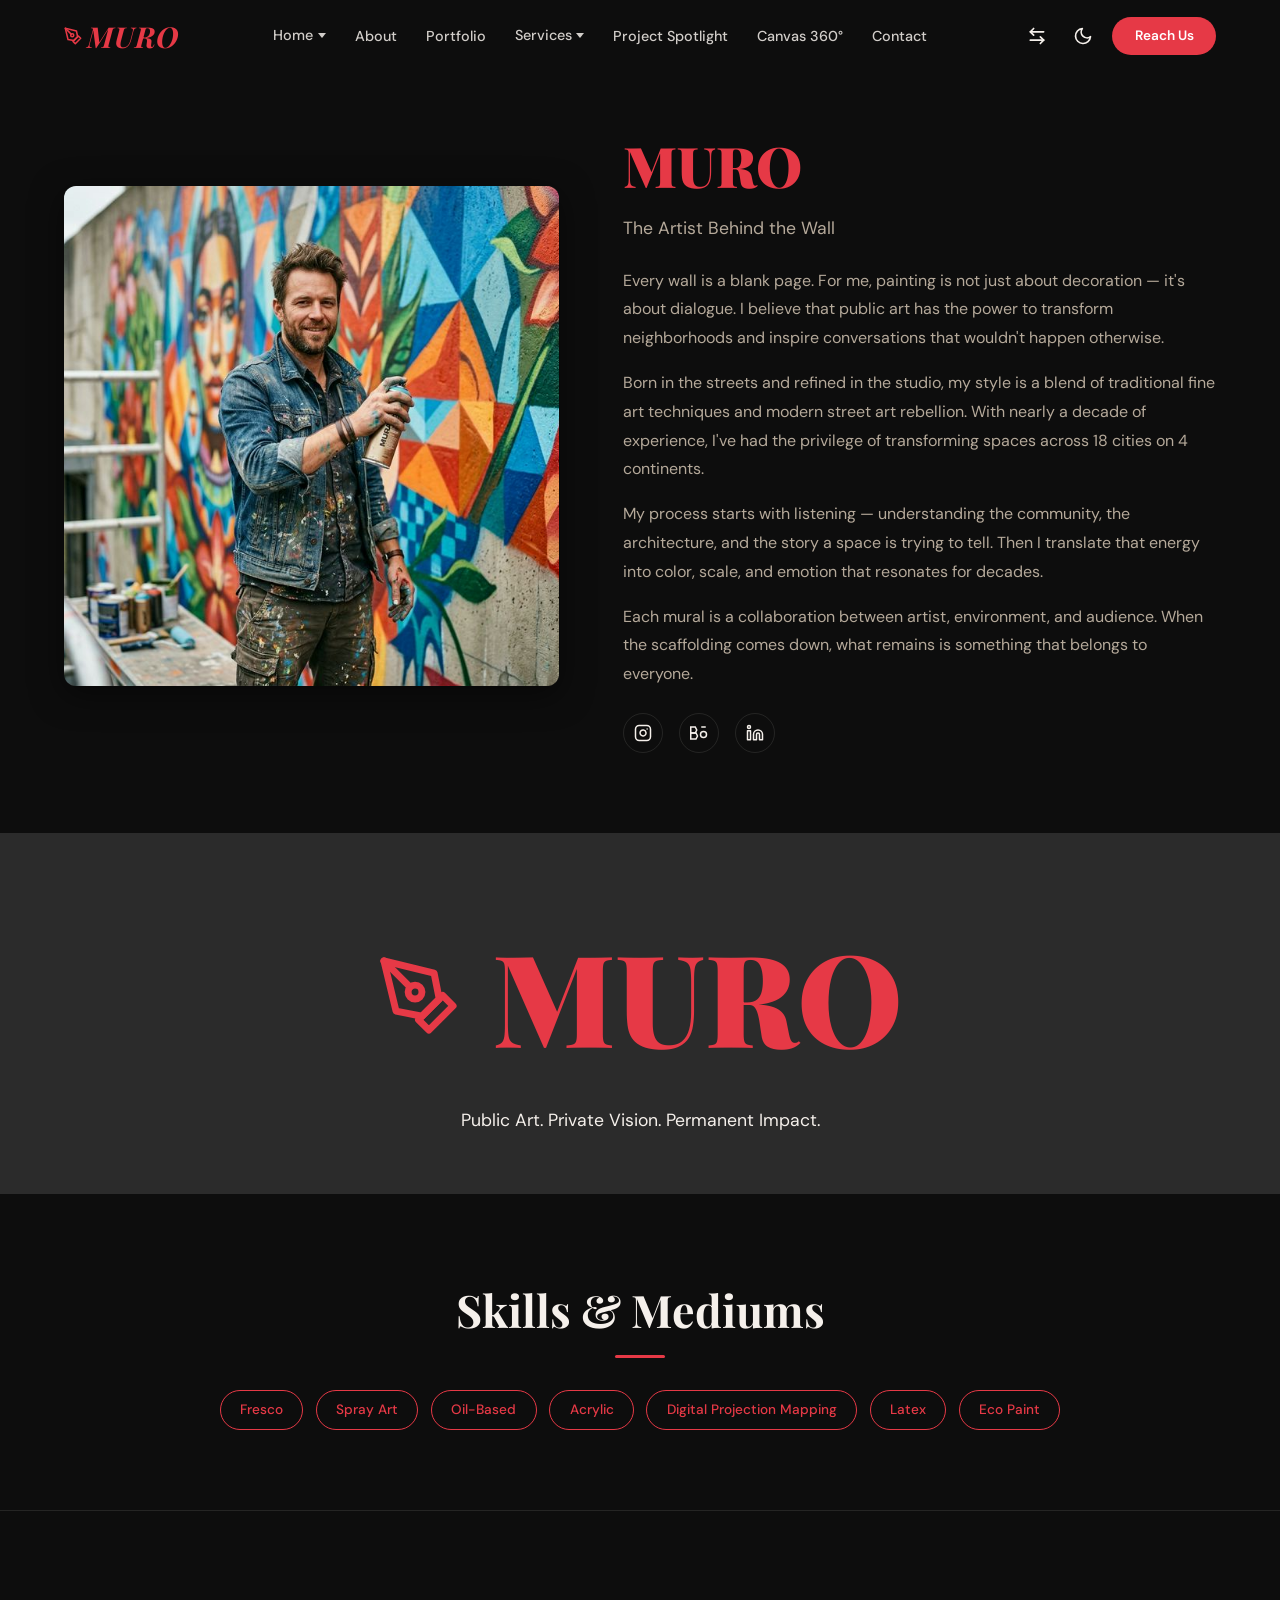
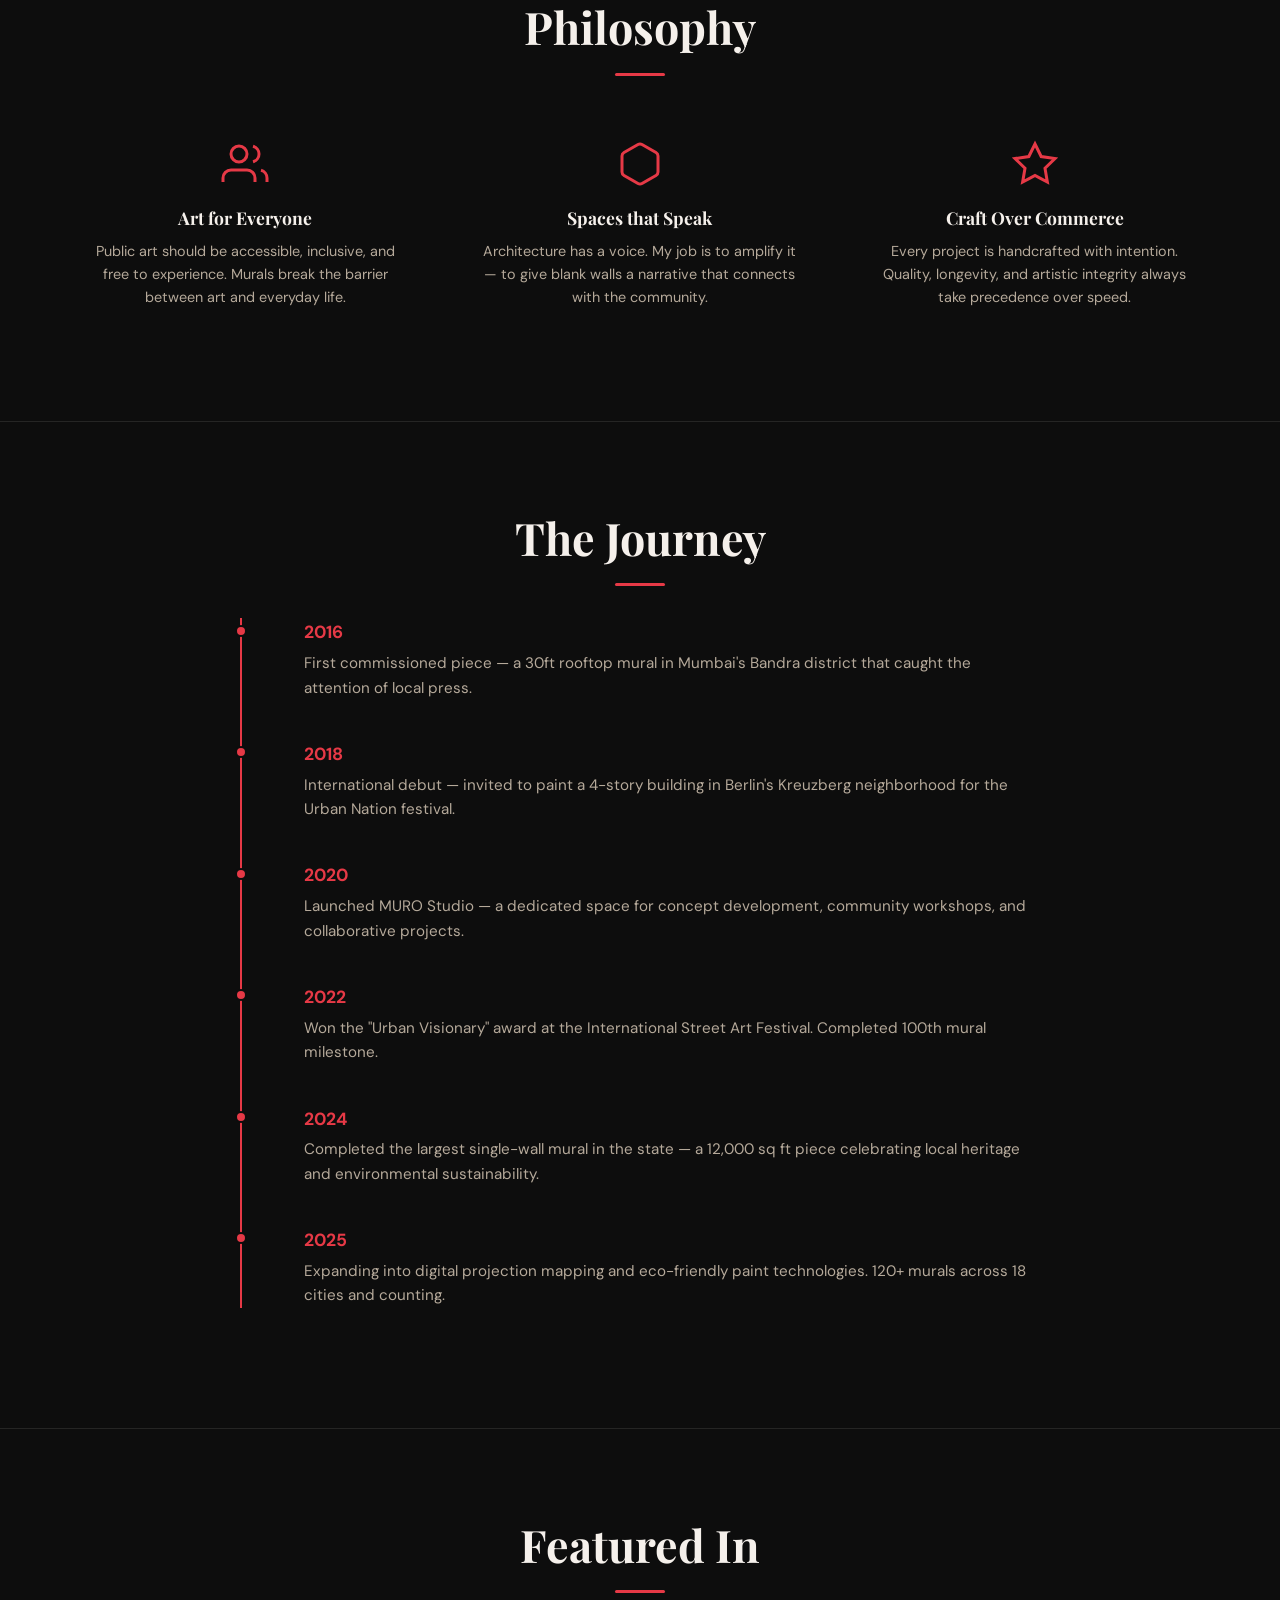
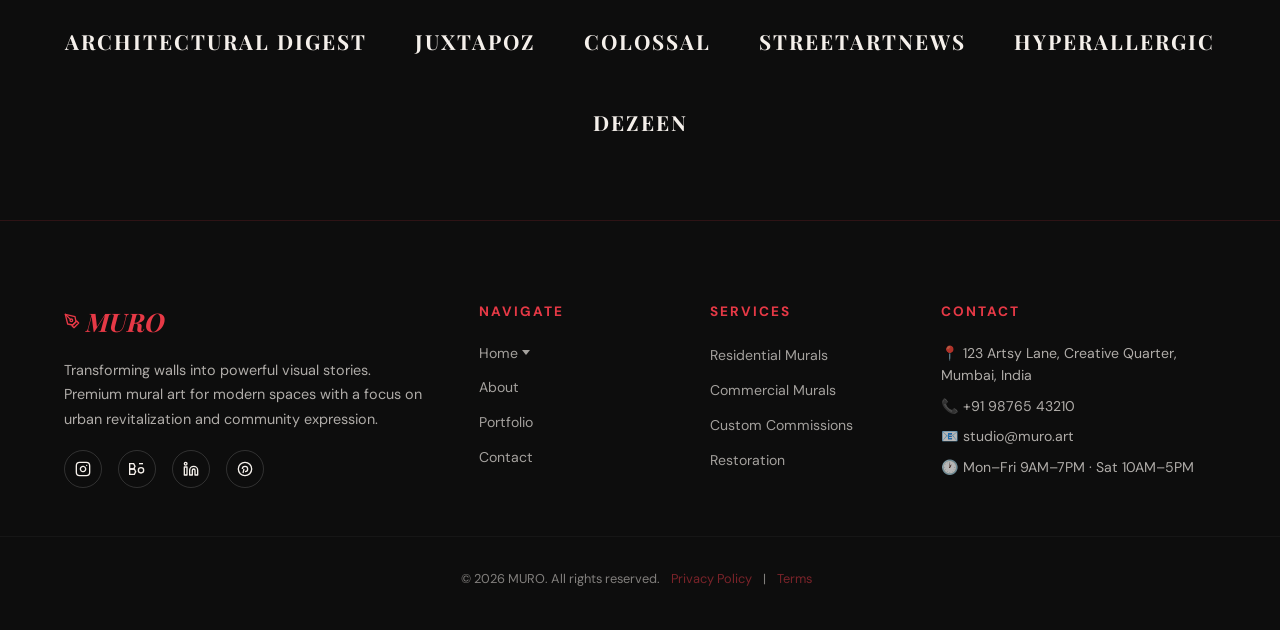
==== about.html @ 357b4bc9 "first commit" ====
<!DOCTYPE html>
<html lang="en" dir="ltr">
<head>
  <meta charset="UTF-8">
  <meta name="viewport" content="width=device-width, initial-scale=1.0">
  <title>About the Artist | MURO Muralist Portfolio</title>
  <meta name="description" content="Meet the artist behind MURO — 9 years of public art, 120+ murals, and a philosophy rooted in community expression.">
  <link rel="icon" type="image/png" href="assets/images/favicon.png">
  <link rel="stylesheet" href="style.css">
</head>
<body data-theme="dark">

  <!-- Navigation (same as index) -->
  <nav>
    <div class="container nav-container">
      <a href="index.html" class="logo">MURO</a>
      <ul class="nav-links">
        <li class="nav-dropdown"><a href="#">Home</a><div class="dropdown-menu"><a href="index.html">Home 1</a><a href="home2.html">Home 2</a></div></li>
        <li><a href="about.html">About</a></li>
        <li><a href="portfolio.html">Portfolio</a></li>
        <li class="nav-dropdown"><a href="#">Services</a><div class="dropdown-menu"><a href="services-residential.html">Residential Murals</a><a href="services-commercial.html">Commercial Murals</a><a href="services-commissions.html">Custom Commissions</a><a href="services-restoration.html">Restoration</a></div></li>
        <li><a href="project-spotlight.html">Project Spotlight</a></li>
        <li><a href="canvas360.html">Canvas 360°</a></li>
        <li><a href="contact.html">Contact</a></li>
      </ul>
      <div class="nav-actions">
        <button class="toggle-btn" data-toggle="rtl" title="Toggle RTL/LTR"><svg viewBox="0 0 24 24"><path d="M8 3L4 7l4 4"/><path d="M4 7h16"/><path d="M16 21l4-4-4-4"/><path d="M20 17H4"/></svg></button>
        <button class="toggle-btn" data-toggle="theme" title="Toggle Dark/Light Mode"><svg class="icon-sun" viewBox="0 0 24 24" style="display:none"><circle cx="12" cy="12" r="5"/><line x1="12" y1="1" x2="12" y2="3"/><line x1="12" y1="21" x2="12" y2="23"/><line x1="4.22" y1="4.22" x2="5.64" y2="5.64"/><line x1="18.36" y1="18.36" x2="19.78" y2="19.78"/><line x1="1" y1="12" x2="3" y2="12"/><line x1="21" y1="12" x2="23" y2="12"/><line x1="4.22" y1="19.78" x2="5.64" y2="18.36"/><line x1="18.36" y1="5.64" x2="19.78" y2="4.22"/></svg><svg class="icon-moon" viewBox="0 0 24 24"><path d="M21 12.79A9 9 0 1111.21 3 7 7 0 0021 12.79z"/></svg></button>
        <a href="contact.html" class="nav-reach-btn">Reach Us</a>
        <div class="hamburger"><span></span><span></span><span></span></div>
      </div>
    </div>
  </nav>
  <div class="mobile-menu">
    <div class="mobile-dropdown"><button class="mobile-dropdown-toggle">Home ▾</button><div class="mobile-sub"><a href="index.html">Home 1</a><a href="home2.html">Home 2</a></div></div><a href="about.html">About</a><a href="portfolio.html">Portfolio</a>
    <div class="mobile-dropdown"><button class="mobile-dropdown-toggle">Services ▾</button><div class="mobile-sub"><a href="services-residential.html">Residential Murals</a><a href="services-commercial.html">Commercial Murals</a><a href="services-commissions.html">Custom Commissions</a><a href="services-restoration.html">Restoration</a></div></div>
    <a href="project-spotlight.html">Project Spotlight</a><a href="canvas360.html">Canvas 360°</a><a href="contact.html">Contact</a>
    <div style="display:flex;gap:.8rem;margin-top:1rem">
      <button class="toggle-btn" data-toggle="rtl" title="Toggle RTL/LTR"><svg viewBox="0 0 24 24" style="width:20px;height:20px;stroke:currentColor;fill:none;stroke-width:2;stroke-linecap:round;stroke-linejoin:round"><path d="M8 3L4 7l4 4"/><path d="M4 7h16"/><path d="M16 21l4-4-4-4"/><path d="M20 17H4"/></svg></button>
      <button class="toggle-btn" data-toggle="theme" title="Toggle Theme"><svg class="icon-sun" viewBox="0 0 24 24" style="display:none;width:20px;height:20px;stroke:currentColor;fill:none;stroke-width:2"><circle cx="12" cy="12" r="5"/><line x1="12" y1="1" x2="12" y2="3"/><line x1="12" y1="21" x2="12" y2="23"/><line x1="4.22" y1="4.22" x2="5.64" y2="5.64"/><line x1="18.36" y1="18.36" x2="19.78" y2="19.78"/><line x1="1" y1="12" x2="3" y2="12"/><line x1="21" y1="12" x2="23" y2="12"/><line x1="4.22" y1="19.78" x2="5.64" y2="18.36"/><line x1="18.36" y1="5.64" x2="19.78" y2="4.22"/></svg><svg class="icon-moon" viewBox="0 0 24 24" style="width:20px;height:20px;stroke:currentColor;fill:none;stroke-width:2"><path d="M21 12.79A9 9 0 1111.21 3 7 7 0 0021 12.79z"/></svg></button>
    </div>
    <a href="contact.html" class="btn btn-primary" style="margin-top:.5rem;width:80%">Reach Us</a>
  </div>

  <main>
    <!-- Artist Hero -->
    <section class="section" style="padding-top:120px">
      <div class="container">
        <div class="artist-hero reveal">
          <div class="artist-photo">
            <img src="assets/images/artist.png" alt="MURO artist portrait">
          </div>
          <div class="artist-content">
            <div class="brand-name">MURO</div>
            <div class="brand-sub">The Artist Behind the Wall</div>
            <p>Every wall is a blank page. For me, painting is not just about decoration — it's about dialogue. I believe that public art has the power to transform neighborhoods and inspire conversations that wouldn't happen otherwise.</p>
            <p>Born in the streets and refined in the studio, my style is a blend of traditional fine art techniques and modern street art rebellion. With nearly a decade of experience, I've had the privilege of transforming spaces across 18 cities on 4 continents.</p>
            <p>My process starts with listening — understanding the community, the architecture, and the story a space is trying to tell. Then I translate that energy into color, scale, and emotion that resonates for decades.</p>
            <p>Each mural is a collaboration between artist, environment, and audience. When the scaffolding comes down, what remains is something that belongs to everyone.</p>
            <div class="social-row">
              <a href="#" title="Instagram"><svg viewBox="0 0 24 24" fill="none" stroke="currentColor" stroke-width="2" stroke-linecap="round" stroke-linejoin="round"><rect x="2" y="2" width="20" height="20" rx="5" ry="5"/><path d="M16 11.37A4 4 0 1112.63 8 4 4 0 0116 11.37z"/><line x1="17.5" y1="6.5" x2="17.51" y2="6.5"/></svg></a>
              <a href="#" title="Behance"><svg viewBox="0 0 24 24" fill="none" stroke="currentColor" stroke-width="2"><path d="M1 12h6l2-4-2-4H1z"/><path d="M1 20h7l2-4-2-4H1z"/><path d="M15 4h6"/><circle cx="18" cy="14" r="4"/></svg></a>
              <a href="#" title="LinkedIn"><svg viewBox="0 0 24 24" fill="none" stroke="currentColor" stroke-width="2" stroke-linecap="round" stroke-linejoin="round"><path d="M16 8a6 6 0 016 6v7h-4v-7a2 2 0 00-2-2 2 2 0 00-2 2v7h-4v-7a6 6 0 016-6z"/><rect x="2" y="9" width="4" height="12"/><circle cx="4" cy="4" r="2"/></svg></a>
            </div>
          </div>
        </div>
      </div>
    </section>

    <!-- Brand Identity Block -->
    <section class="brand-block">
      <div class="container">
        <div class="brand-logo reveal">MURO</div>
        <p class="brand-tagline reveal">Public Art. Private Vision. Permanent Impact.</p>
      </div>
    </section>

    <!-- Skills & Mediums -->
    <section class="section">
      <div class="container">
        <h2 class="reveal">Skills & Mediums</h2>
        <div class="skills-cloud reveal">
          <span class="skill-pill">Fresco</span>
          <span class="skill-pill">Spray Art</span>
          <span class="skill-pill">Oil-Based</span>
          <span class="skill-pill">Acrylic</span>
          <span class="skill-pill">Digital Projection Mapping</span>
          <span class="skill-pill">Latex</span>
          <span class="skill-pill">Eco Paint</span>
        </div>
      </div>
    </section>

    <div class="section-divider"></div>

    <!-- Philosophy -->
    <section class="section">
      <div class="container">
        <h2 class="reveal">Philosophy</h2>
        <div class="philosophy-grid">
          <div class="phil-card reveal">
            <div class="phil-icon"><svg viewBox="0 0 24 24"><path d="M17 21v-2a4 4 0 00-4-4H5a4 4 0 00-4 4v2"/><circle cx="9" cy="7" r="4"/><path d="M23 21v-2a4 4 0 00-3-3.87"/><path d="M16 3.13a4 4 0 010 7.75"/></svg></div>
            <h3>Art for Everyone</h3>
            <p>Public art should be accessible, inclusive, and free to experience. Murals break the barrier between art and everyday life.</p>
          </div>
          <div class="phil-card reveal">
            <div class="phil-icon"><svg viewBox="0 0 24 24"><path d="M21 16V8a2 2 0 00-1-1.73l-7-4a2 2 0 00-2 0l-7 4A2 2 0 003 8v8a2 2 0 001 1.73l7 4a2 2 0 002 0l7-4A2 2 0 0021 16z"/></svg></div>
            <h3>Spaces that Speak</h3>
            <p>Architecture has a voice. My job is to amplify it — to give blank walls a narrative that connects with the community.</p>
          </div>
          <div class="phil-card reveal">
            <div class="phil-icon"><svg viewBox="0 0 24 24"><polygon points="12 2 15.09 8.26 22 9.27 17 14.14 18.18 21.02 12 17.77 5.82 21.02 7 14.14 2 9.27 8.91 8.26 12 2"/></svg></div>
            <h3>Craft Over Commerce</h3>
            <p>Every project is handcrafted with intention. Quality, longevity, and artistic integrity always take precedence over speed.</p>
          </div>
        </div>
      </div>
    </section>

    <div class="section-divider"></div>

    <!-- Timeline -->
    <section class="section">
      <div class="container">
        <h2 class="reveal">The Journey</h2>
        <div class="timeline">
          <div class="timeline-item reveal">
            <div class="tl-year">2016</div>
            <div class="tl-desc">First commissioned piece — a 30ft rooftop mural in Mumbai's Bandra district that caught the attention of local press.</div>
          </div>
          <div class="timeline-item reveal">
            <div class="tl-year">2018</div>
            <div class="tl-desc">International debut — invited to paint a 4-story building in Berlin's Kreuzberg neighborhood for the Urban Nation festival.</div>
          </div>
          <div class="timeline-item reveal">
            <div class="tl-year">2020</div>
            <div class="tl-desc">Launched MURO Studio — a dedicated space for concept development, community workshops, and collaborative projects.</div>
          </div>
          <div class="timeline-item reveal">
            <div class="tl-year">2022</div>
            <div class="tl-desc">Won the "Urban Visionary" award at the International Street Art Festival. Completed 100th mural milestone.</div>
          </div>
          <div class="timeline-item reveal">
            <div class="tl-year">2024</div>
            <div class="tl-desc">Completed the largest single-wall mural in the state — a 12,000 sq ft piece celebrating local heritage and environmental sustainability.</div>
          </div>
          <div class="timeline-item reveal">
            <div class="tl-year">2025</div>
            <div class="tl-desc">Expanding into digital projection mapping and eco-friendly paint technologies. 120+ murals across 18 cities and counting.</div>
          </div>
        </div>
      </div>
    </section>

    <div class="section-divider"></div>

    <!-- Press / Features -->
    <section class="section">
      <div class="container">
        <h2 class="reveal">Featured In</h2>
        <div class="press-strip reveal">
          <span>Architectural Digest</span>
          <span>Juxtapoz</span>
          <span>Colossal</span>
          <span>StreetArtNews</span>
          <span>Hyperallergic</span>
          <span>Dezeen</span>
        </div>
      </div>
    </section>
  </main>

  <!-- FOOTER -->
    <footer>
    <div class="container footer-grid">
      <div class="footer-brand">
        <span class="footer-logo">MURO</span>
        <p>Transforming walls into powerful visual stories. Premium mural art for modern spaces with a focus on urban revitalization and community expression.</p>
        <div class="footer-social-icons">
          <a href="#" title="Instagram"><svg viewBox="0 0 24 24" fill="none" stroke="currentColor" stroke-width="2" stroke-linecap="round" stroke-linejoin="round"><rect x="2" y="2" width="20" height="20" rx="5" ry="5"/><path d="M16 11.37A4 4 0 1112.63 8 4 4 0 0116 11.37z"/><line x1="17.5" y1="6.5" x2="17.51" y2="6.5"/></svg></a>
          <a href="#" title="Behance"><svg viewBox="0 0 24 24" fill="none" stroke="currentColor" stroke-width="2"><path d="M1 12h6l2-4-2-4H1z"/><path d="M1 20h7l2-4-2-4H1z"/><path d="M15 4h6"/><circle cx="18" cy="14" r="4"/></svg></a>
          <a href="#" title="LinkedIn"><svg viewBox="0 0 24 24" fill="none" stroke="currentColor" stroke-width="2" stroke-linecap="round" stroke-linejoin="round"><path d="M16 8a6 6 0 016 6v7h-4v-7a2 2 0 00-2-2 2 2 0 00-2 2v7h-4v-7a6 6 0 016-6z"/><rect x="2" y="9" width="4" height="12"/><circle cx="4" cy="4" r="2"/></svg></a>
          <a href="#" title="Pinterest"><svg viewBox="0 0 24 24" fill="none" stroke="currentColor" stroke-width="2"><circle cx="12" cy="12" r="10"/><path d="M8 12c0-2.2 1.8-4 4-4s4 1.8 4 4-1.8 4-4 4"/><path d="M9 18l1.5-6"/></svg></a>
        </div>
      </div>
      <div class="footer-col">
        <h4>Navigate</h4>
        <ul>
          <li class="nav-dropdown"><a href="#">Home</a><div class="dropdown-menu"><a href="index.html">Home 1</a><a href="home2.html">Home 2</a></div></li>
          <li><a href="about.html">About</a></li>
          <li><a href="portfolio.html">Portfolio</a></li>

          <li><a href="contact.html">Contact</a></li>
        </ul>
      </div>
      <div class="footer-col">
        <h4>Services</h4>
        <ul>
          <li><a href="services-residential.html">Residential Murals</a></li>
          <li><a href="services-commercial.html">Commercial Murals</a></li>
          <li><a href="services-commissions.html">Custom Commissions</a></li>
          <li><a href="services-restoration.html">Restoration</a></li>
        </ul>
      </div>
      <div class="footer-col">
        <h4>Contact</h4>
        <div class="footer-contact-item">&#128205; 123 Artsy Lane, Creative Quarter, Mumbai, India</div>
        <div class="footer-contact-item">&#128222; +91 98765 43210</div>
        <div class="footer-contact-item">&#128231; studio@muro.art</div>
        <div class="footer-contact-item">&#128336; Mon&#8211;Fri 9AM&#8211;7PM &#183; Sat 10AM&#8211;5PM</div>
      </div>
    </div>
    <div class="footer-bottom">
      <p>&#169; 2026 MURO. All rights reserved. <a href="#">Privacy Policy</a> | <a href="#">Terms</a></p>
    </div>
  </footer>
  <button id="back-to-top" title="Back to top"><svg viewBox="0 0 24 24"><polyline points="18 15 12 9 6 15"/></svg></button>
  <script src="script.js"></script>
</body>
</html>
---- style.css ----
@import url('https://fonts.googleapis.com/css2?family=Playfair+Display:ital,wght@0,400;0,700;0,900;1,400;1,700&family=DM+Sans:wght@300;400;500;600;700&display=swap');

/* ============ DESIGN TOKENS ============ */
:root {
  --ink: #0D0D0D;
  --offwhite: #F5F0EB;
  --red: #E63946;
  --stone: #B5A99A;
  --charcoal: #2B2B2B;
  --transition: all .3s cubic-bezier(.4,0,.2,1);
  --radius: 12px;
  --max-w: 1200px;
  /* dark mode (default) */
  --bg: #0D0D0D;
  --bg2: #181818;
  --text: #F5F0EB;
  --text2: #B5A99A;
  --glass-bg: rgba(13,13,13,.75);
  --glass-border: rgba(245,240,235,.1);
  --shadow: 0 8px 32px rgba(0,0,0,.5);
}
[data-theme="light"] {
  --bg: #F5F0EB;
  --bg2: #ffffff;
  --text: #0D0D0D;
  --text2: #555;
  --glass-bg: rgba(255,255,255,.8);
  --glass-border: rgba(0,0,0,.08);
  --shadow: 0 8px 32px rgba(0,0,0,.08);
}
[dir="rtl"] { direction: rtl; }
[dir="rtl"] .nav-links { flex-direction: row-reverse; }
[dir="rtl"] .footer-grid { direction: rtl; }

/* ============ RESET ============ */
*,*::before,*::after{margin:0;padding:0;box-sizing:border-box}
html{scroll-behavior:smooth;overflow-x:hidden}
body{font-family:'DM Sans',sans-serif;background:var(--bg);color:var(--text);line-height:1.6;transition:background .3s,color .3s;overflow-x:hidden}
h1,h2,h3,h4{font-family:'Playfair Display',serif;font-weight:700}
h1{font-size:clamp(2.4rem,7vw,4.2rem);text-align:center;margin-bottom:1.2rem;line-height:1.1}
h2{font-size:clamp(1.8rem,5vw,2.8rem);text-align:center;margin-bottom:2rem;position:relative;padding-bottom:.8rem}
h2::after{content:'';position:absolute;bottom:0;left:50%;transform:translateX(-50%);width:50px;height:3px;background:var(--red);border-radius:2px}
a{text-decoration:none;color:inherit;transition:var(--transition)}
ul{list-style:none}
img{max-width:100%;height:auto;display:block}
.container{max-width:var(--max-w);margin:0 auto;padding:0 1.5rem}

/* ============ SECTIONS ============ */
.section{padding:80px 0}
@media(max-width:1024px){.section{padding:60px 0}}
@media(max-width:768px){.section{padding:40px 0}}
.section-divider{width:100%;height:1px;background:var(--glass-border)}

/* ============ GLASS ============ */
.glass{background:var(--glass-bg);backdrop-filter:blur(12px);-webkit-backdrop-filter:blur(12px);border:1px solid var(--glass-border);box-shadow:var(--shadow)}

/* ============ BUTTONS ============ */
.btn{display:inline-flex;align-items:center;justify-content:center;padding:.75rem 2rem;border-radius:50px;font-weight:600;cursor:pointer;transition:var(--transition);border:none;font-family:'DM Sans',sans-serif;font-size:.95rem;gap:.5rem}
.btn-primary{background:var(--red);color:#fff}
.btn-primary:hover{background:#c62f3b;transform:translateY(-3px);box-shadow:0 10px 25px rgba(230,57,70,.35)}
.btn-outline{background:transparent;border:2px solid var(--red);color:var(--red)}
.btn-outline:hover{background:var(--red);color:#fff}
.btn-pill{border-radius:50px;padding:.5rem 1.5rem;font-size:.85rem}
.centered-btn{display:flex;justify-content:center;margin-top:1.5rem}

/* ============ NAVBAR ============ */
nav{position:fixed;top:0;width:100%;z-index:1000;padding:.8rem 0;transition:var(--transition);background:transparent}
nav.scrolled{background:var(--bg);box-shadow:0 2px 20px rgba(0,0,0,.3);padding:.5rem 0}
.nav-container{display:flex;justify-content:space-between;align-items:center}
.logo{font-family:'Playfair Display',serif;font-style:italic;font-size:1.8rem;font-weight:700;color:var(--red);letter-spacing:1px;display:inline-flex;align-items:center;gap:.35rem}
.logo::before{content:'';display:inline-block;width:1.1rem;height:1.1rem;background:url("data:image/svg+xml,%3Csvg xmlns='http://www.w3.org/2000/svg' viewBox='0 0 24 24' fill='none' stroke='%23E63946' stroke-width='2' stroke-linecap='round' stroke-linejoin='round'%3E%3Cpath d='M12 19l7-7 3 3-7 7-3-3z'/%3E%3Cpath d='M18 13l-1.5-7.5L2 2l3.5 14.5L13 18l5-5z'/%3E%3Cpath d='M2 2l7.586 7.586'/%3E%3Ccircle cx='11' cy='11' r='2'/%3E%3C/svg%3E") center/contain no-repeat;flex-shrink:0}
.nav-links{display:flex;gap:1.8rem;align-items:center}
.nav-links>li>a{font-weight:500;font-size:.9rem;color:var(--text);opacity:.85}
.nav-links>li>a:hover{opacity:1;color:var(--red)}
/* Services Dropdown */
.nav-dropdown{position:relative}
.nav-dropdown>a{display:flex;align-items:center;gap:.3rem}
.nav-dropdown>a::after{content:'';display:inline-block;width:0;height:0;border-left:4px solid transparent;border-right:4px solid transparent;border-top:5px solid currentColor;transition:var(--transition)}
.nav-dropdown:hover>a::after{transform:rotate(180deg)}
.dropdown-menu{position:absolute;top:100%;left:0;min-width:220px;background:var(--bg2);border:1px solid var(--glass-border);border-radius:var(--radius);padding:.5rem 0;opacity:0;visibility:hidden;transform:translateY(10px);transition:var(--transition);box-shadow:var(--shadow);z-index:100}
.nav-dropdown:hover .dropdown-menu{opacity:1;visibility:visible;transform:translateY(4px)}
.dropdown-menu a{display:block;padding:.6rem 1.2rem;font-size:.88rem;color:var(--text);transition:var(--transition)}
.dropdown-menu a:hover{color:var(--red);background:rgba(230,57,70,.06);padding-left:1.5rem}
.nav-actions{display:flex;gap:.8rem;align-items:center}
.toggle-btn{background:none;border:none;cursor:pointer;font-size:1.1rem;color:var(--text);padding:.4rem;border-radius:50%;transition:var(--transition);display:flex;align-items:center;justify-content:center}
.toggle-btn:hover{background:var(--glass-border)}
.toggle-btn svg{width:20px;height:20px;stroke:currentColor;fill:none;stroke-width:2;stroke-linecap:round;stroke-linejoin:round}
.nav-reach-btn{background:var(--red);color:#fff;padding:.5rem 1.4rem;border-radius:50px;font-size:.85rem;font-weight:600;border:none;cursor:pointer;transition:var(--transition);font-family:'DM Sans',sans-serif}
.nav-reach-btn:hover{background:#c62f3b;transform:translateY(-2px)}

/* Hamburger */
.hamburger{display:none;cursor:pointer;flex-direction:column;gap:5px;padding:8px;border-radius:6px;z-index:1001;transition:var(--transition)}
.hamburger:hover{background:var(--glass-border)}
.hamburger span{width:24px;height:2.5px;background:var(--text);border-radius:2px;transition:var(--transition)}
.hamburger.active span:nth-child(1){transform:translateY(7.5px) rotate(45deg)}
.hamburger.active span:nth-child(2){opacity:0}
.hamburger.active span:nth-child(3){transform:translateY(-7.5px) rotate(-45deg)}

/* Mobile Menu */
.mobile-menu{position:fixed;top:0;right:-100%;width:100%;height:100vh;background:var(--bg);z-index:999;padding:80px 2rem 40px;display:flex;flex-direction:column;align-items:center;gap:1rem;transition:.5s cubic-bezier(.77,0,.175,1);overflow-y:auto;visibility:hidden}
.mobile-menu.active{right:0;visibility:visible}
.mobile-menu a,.mobile-menu button.mobile-dropdown-toggle{font-size:1.3rem;font-weight:600;color:var(--text);transition:var(--transition);opacity:0;transform:translateX(40px);background:none;border:none;cursor:pointer;font-family:'DM Sans',sans-serif}
.mobile-menu.active a,.mobile-menu.active button.mobile-dropdown-toggle{opacity:1;transform:translateX(0)}
.mobile-menu.active a:nth-child(1){transition-delay:.05s}
.mobile-menu.active a:nth-child(2){transition-delay:.1s}
.mobile-menu.active a:nth-child(3){transition-delay:.15s}
.mobile-menu.active *:nth-child(4){transition-delay:.2s}
.mobile-menu.active *:nth-child(5){transition-delay:.25s}
.mobile-menu.active *:nth-child(6){transition-delay:.3s}
.mobile-menu.active *:nth-child(7){transition-delay:.35s}
.mobile-menu.active *:nth-child(8){transition-delay:.4s}
.mobile-menu.active *:nth-child(9){transition-delay:.45s}
.mobile-menu.active *:nth-child(10){transition-delay:.5s}
.mobile-menu.active *:nth-child(11){transition-delay:.55s}
.mobile-menu.active *:nth-child(12){transition-delay:.6s}
.mobile-dropdown{display:flex;flex-direction:column;align-items:center;gap:.5rem}
.mobile-dropdown .mobile-sub{display:none;flex-direction:column;align-items:center;gap:.5rem;padding:.5rem 0}
.mobile-dropdown.open .mobile-sub{display:flex}
.mobile-dropdown .mobile-sub a{font-size:1rem;opacity:.7}

/* ============ HERO (Home Split) ============ */
.hero-split{min-height:100vh;display:grid;grid-template-columns:1fr 1fr;align-items:center;gap:0;padding-top:70px}
.hero-text{padding:3rem 4rem 3rem 2rem}
.hero-text h1{text-align:left;font-size:clamp(2.6rem,5.5vw,4.5rem);font-weight:900;line-height:1.08;margin-bottom:1rem}
.hero-text h1 span{color:var(--red)}
.hero-text p{font-size:1.15rem;color:var(--text2);margin-bottom:2rem;max-width:500px}
.hero-text .hero-ctas{display:flex;gap:1rem;flex-wrap:wrap;justify-content:center}
.hero-image{height:100vh;overflow:hidden}
.hero-image img{width:100%;height:100%;object-fit:cover}
.stagger-up{opacity:0;transform:translateY(30px);animation:fadeUp .8s ease forwards}
.stagger-up:nth-child(2){animation-delay:.15s}
.stagger-up:nth-child(3){animation-delay:.3s}
.stagger-up:nth-child(4){animation-delay:.45s}
@keyframes fadeUp{to{opacity:1;transform:translateY(0)}}
@media(max-width:768px){
  .hero-split{grid-template-columns:1fr;min-height:auto}
  .hero-text{padding:2rem 1.5rem;text-align:center}
  .hero-text h1{text-align:center}
  .hero-text p{margin:0 auto 1.5rem}
  .hero-text .hero-ctas{justify-content:center}
  .hero-image{height:50vh}
}

/* ============ STATS BAR ============ */
.stats-bar{background:var(--charcoal);padding:2.5rem 0}
.stats-grid{display:grid;grid-template-columns:repeat(4,1fr);gap:2rem;text-align:center}
.stat-item .stat-number{font-family:'Playfair Display',serif;font-size:2.5rem;font-weight:900;color:var(--red);display:block}
.stat-item .stat-label{font-size:.85rem;color:var(--offwhite);opacity:.8;text-transform:uppercase;letter-spacing:1px;margin-top:.3rem}
@media(max-width:768px){.stats-grid{grid-template-columns:repeat(2,1fr);gap:1.5rem}}

/* ============ FEATURED WORK ============ */
.featured-grid{display:grid;grid-template-columns:repeat(3,1fr);gap:1.5rem;margin-top:2rem}
.featured-card{position:relative;overflow:hidden;border-radius:var(--radius);aspect-ratio:3/4;cursor:pointer}
.featured-card img{width:100%;height:100%;object-fit:cover;transition:var(--transition)}
.featured-card:hover img{transform:scale(1.04)}
.featured-card .card-overlay{position:absolute;bottom:0;left:0;width:100%;padding:1.5rem;background:linear-gradient(transparent,rgba(0,0,0,.85));color:#fff;transform:translateY(100%);transition:var(--transition)}
.featured-card:hover .card-overlay{transform:translateY(0)}
.featured-card:hover::after{content:'';position:absolute;bottom:0;left:0;width:100%;height:4px;background:var(--red)}
.card-overlay h3{font-size:1.2rem;margin-bottom:.3rem}
.card-overlay .tag{font-size:.75rem;color:var(--stone);text-transform:uppercase;letter-spacing:1px}
@media(max-width:1024px){.featured-grid{grid-template-columns:repeat(2,1fr)}}
@media(max-width:768px){.featured-grid{grid-template-columns:1fr}}

/* ============ SERVICES PREVIEW ============ */
.services-grid{display:grid;grid-template-columns:repeat(2,1fr);gap:1.5rem;margin-top:2rem}
.service-card{padding:2rem;border:1px solid var(--glass-border);border-radius:var(--radius);background:var(--bg2);transition:var(--transition);display:flex;flex-direction:column;gap:.8rem}
.service-card:hover{border-color:var(--red);box-shadow:0 0 20px rgba(230,57,70,.1)}
.service-card .svc-icon{width:48px;height:48px;color:var(--red)}
.service-card .svc-icon svg{width:100%;height:100%;stroke:var(--red);fill:none;stroke-width:1.5}
.service-card h3{font-size:1.15rem}
.service-card p{font-size:.9rem;color:var(--text2);line-height:1.5}
.service-card .svc-link{font-size:.85rem;color:var(--red);font-weight:600;display:inline-flex;align-items:center;gap:.3rem}
@media(max-width:768px){.services-grid{grid-template-columns:1fr}}

/* ============ TESTIMONIALS ============ */
.testimonials-scroll{display:flex;gap:1.5rem;overflow-x:auto;padding:1rem 0;scroll-snap-type:x mandatory;-webkit-overflow-scrolling:touch;scrollbar-width:none}
.testimonials-scroll::-webkit-scrollbar{display:none}
.testimonial-card{min-width:340px;max-width:380px;flex-shrink:0;scroll-snap-align:start;padding:2rem;border-radius:var(--radius);background:var(--bg2);border:1px solid var(--glass-border);position:relative}
.testimonial-card::before{content:'"';position:absolute;top:-10px;left:16px;font-size:5rem;font-family:'Playfair Display',serif;color:var(--red);opacity:.15}
.testimonial-card .client-photo{width:56px;height:56px;border-radius:50%;overflow:hidden;border:2px solid var(--red);margin-bottom:1rem}
.testimonial-card .client-photo img{width:100%;height:100%;object-fit:cover}
.testimonial-card blockquote{font-size:.95rem;font-style:italic;color:var(--text2);margin-bottom:1rem;line-height:1.6}
.testimonial-card .client-name{font-weight:700;font-size:.9rem}
.testimonial-card .client-co{font-size:.8rem;color:var(--text2)}

/* ============ INSTAGRAM STRIP ============ */
.insta-grid{display:grid;grid-template-columns:repeat(6,1fr);gap:4px}
.insta-grid img{aspect-ratio:1;object-fit:cover;width:100%;border-radius:4px;transition:var(--transition)}
.insta-grid img:hover{transform:scale(1.04);filter:brightness(1.1)}
.insta-caption{text-align:center;margin-top:1rem;font-size:.9rem;color:var(--text2)}
@media(max-width:768px){.insta-grid{grid-template-columns:repeat(3,1fr)}}

/* ============ PAGE HERO (generic) ============ */
.page-hero{min-height:50vh;display:flex;align-items:center;justify-content:center;text-align:center;position:relative;background-size:cover;background-position:center;padding-top:70px}
.page-hero::before{content:'';position:absolute;inset:0;background:rgba(13,13,13,.7)}
.page-hero .hero-inner{position:relative;z-index:2;padding:2rem;max-width:700px}
.page-hero h1{color:#fff;margin-bottom:.5rem}
.page-hero p{color:rgba(255,255,255,.8);font-size:1.1rem}

/* ============ ABOUT PAGE ============ */
.artist-hero{display:grid;grid-template-columns:1fr 1.2fr;gap:4rem;align-items:center}
.artist-photo{border-radius:var(--radius);overflow:hidden;box-shadow:var(--shadow)}
.artist-photo img{width:100%;height:500px;object-fit:cover}
.artist-content .brand-name{font-family:'Playfair Display',serif;font-size:3.5rem;color:var(--red);font-weight:900;margin-bottom:.3rem}
.artist-content .brand-sub{font-size:1.1rem;color:var(--text2);margin-bottom:1.5rem}
.artist-content p{font-size:1rem;color:var(--text2);line-height:1.8;margin-bottom:1rem}
.social-row{display:flex;gap:1rem;margin-top:1.5rem}
.social-row a{width:40px;height:40px;border-radius:50%;border:1px solid var(--glass-border);display:flex;align-items:center;justify-content:center;transition:var(--transition);color:var(--text)}
.social-row a:hover{border-color:var(--red);color:var(--red)}
.social-row a svg{width:18px;height:18px}
@media(max-width:768px){
  .artist-hero{grid-template-columns:1fr;gap:2rem;text-align:center}
  .artist-photo img{height:350px}
  .artist-content .brand-name{font-size:2.5rem}
  .social-row{justify-content:center}
}

.brand-block{background:var(--charcoal);padding:60px 0;text-align:center}
.brand-block .brand-logo{font-family:'Playfair Display',serif;font-size:clamp(3rem,10vw,8rem);color:var(--red);font-weight:900;display:inline-flex;align-items:center;justify-content:center;gap:.25em}
.brand-block .brand-logo::before{content:'';display:inline-block;width:.65em;height:.65em;background:url("data:image/svg+xml,%3Csvg xmlns='http://www.w3.org/2000/svg' viewBox='0 0 24 24' fill='none' stroke='%23E63946' stroke-width='2' stroke-linecap='round' stroke-linejoin='round'%3E%3Cpath d='M12 19l7-7 3 3-7 7-3-3z'/%3E%3Cpath d='M18 13l-1.5-7.5L2 2l3.5 14.5L13 18l5-5z'/%3E%3Cpath d='M2 2l7.586 7.586'/%3E%3Ccircle cx='11' cy='11' r='2'/%3E%3C/svg%3E") center/contain no-repeat;flex-shrink:0}
.brand-block .brand-tagline{color:var(--offwhite);font-size:1.1rem;margin-top:.5rem;opacity:.8}

.skills-cloud{display:flex;flex-wrap:wrap;justify-content:center;gap:.8rem;margin-top:1.5rem}
.skill-pill{padding:.5rem 1.2rem;border:1.5px solid var(--red);border-radius:50px;font-size:.85rem;color:var(--red);font-weight:500;transition:var(--transition)}
.skill-pill:hover{background:var(--red);color:#fff}

.philosophy-grid{display:grid;grid-template-columns:repeat(3,1fr);gap:2rem;margin-top:2rem}
.phil-card{text-align:center;padding:2rem 1.5rem}
.phil-card .phil-icon{width:48px;height:48px;margin:0 auto 1rem;color:var(--red)}
.phil-card .phil-icon svg{width:100%;height:100%;stroke:var(--red);fill:none;stroke-width:1.5}
.phil-card h3{font-size:1.1rem;margin-bottom:.5rem}
.phil-card p{font-size:.9rem;color:var(--text2)}
@media(max-width:768px){.philosophy-grid{grid-template-columns:1fr}}

.timeline{position:relative;max-width:800px;margin:2rem auto 0;padding-left:2rem}
.timeline::before{content:'';position:absolute;left:0;top:0;width:2px;height:100%;background:var(--red)}
.timeline-item{margin-bottom:2.5rem;position:relative;padding-left:2rem}
.timeline-item::before{content:'';position:absolute;left:-2rem;top:.4rem;width:12px;height:12px;border-radius:50%;background:var(--red);border:2px solid var(--bg);transform:translateX(-5px)}
.timeline-item .tl-year{font-weight:700;color:var(--red);font-size:1.1rem}
.timeline-item .tl-desc{color:var(--text2);font-size:.95rem;margin-top:.3rem}

.press-strip{display:flex;flex-wrap:wrap;justify-content:center;gap:3rem;margin-top:2rem;opacity:.5}
.press-strip span{font-family:'Playfair Display',serif;font-size:1.3rem;font-weight:700;letter-spacing:2px;text-transform:uppercase}

/* ============ PORTFOLIO PAGE ============ */
.filter-bar{display:flex;flex-wrap:wrap;justify-content:center;gap:.5rem;margin-bottom:2rem;position:sticky;top:70px;z-index:50;background:var(--bg);padding:1rem 0}
.filter-pill{padding:.5rem 1.2rem;border-radius:50px;border:1.5px solid var(--glass-border);background:transparent;color:var(--text);font-size:.85rem;cursor:pointer;transition:var(--transition);font-family:'DM Sans',sans-serif;font-weight:500}
.filter-pill:hover,.filter-pill.active{background:var(--red);border-color:var(--red);color:#fff}

.masonry-grid{columns:3;column-gap:1rem}
.masonry-item{break-inside:avoid;margin-bottom:1rem;border-radius:var(--radius);overflow:hidden;position:relative;cursor:pointer}
.masonry-item img{width:100%;display:block;transition:var(--transition)}
.masonry-item:hover img{transform:scale(1.04)}
.masonry-item .masonry-overlay{position:absolute;bottom:0;left:0;width:100%;padding:1.5rem;background:linear-gradient(transparent,rgba(0,0,0,.85));color:#fff;transform:translateY(100%);transition:var(--transition)}
.masonry-item:hover .masonry-overlay{transform:translateY(0)}
.masonry-overlay h3{font-size:1.1rem;margin-bottom:.2rem}
.masonry-overlay .mo-meta{font-size:.8rem;color:var(--stone)}
.masonry-overlay .mo-link{font-size:.8rem;color:var(--red);font-weight:600;margin-top:.4rem;display:inline-block}
@media(max-width:1024px){.masonry-grid{columns:2}}
@media(max-width:768px){.masonry-grid{columns:1}}

.load-more-wrap{text-align:center;margin-top:2rem}

/* ============ PROJECT SPOTLIGHT ============ */
.spotlight-detail{display:grid;grid-template-columns:1fr 1fr;gap:3rem;align-items:start}
.spotlight-info .sp-meta{list-style:none;margin:1.5rem 0}
.spotlight-info .sp-meta li{padding:.5rem 0;border-bottom:1px solid var(--glass-border);font-size:.9rem}
.spotlight-info .sp-meta li strong{color:var(--text);margin-right:.5rem}
.spotlight-gallery{display:grid;grid-template-columns:1fr 1fr;gap:1rem}
.spotlight-gallery img{width:100%;height:200px;object-fit:cover;border-radius:var(--radius)}
@media(max-width:768px){
  .spotlight-detail{grid-template-columns:1fr}
  .spotlight-gallery{grid-template-columns:1fr 1fr}
}
.map-section{display:grid;grid-template-columns:2fr 3fr;gap:2rem;align-items:center;margin-top:2rem}
.map-info-card{padding:2rem;background:var(--bg2);border-radius:var(--radius);border:1px solid var(--glass-border)}
.map-info-card h3{text-align:left;font-size:1.2rem;margin-bottom:.5rem}
.map-info-card h3::after{display:none}
.map-info-card p{font-size:.9rem;color:var(--text2);margin-bottom:.5rem}
.map-info-card .map-link{color:var(--red);font-weight:600;display:inline-flex;align-items:center;gap:.3rem;font-size:.9rem}
.map-info-card .map-link svg{width:16px;height:16px}
.next-project-strip{background:var(--charcoal);padding:2rem 0;margin-top:3rem}
.next-project-inner{display:flex;align-items:center;justify-content:space-between;gap:1.5rem}
.next-project-inner img{width:80px;height:80px;object-fit:cover;border-radius:var(--radius)}
.next-project-inner .np-text{flex:1}
.next-project-inner .np-text span{font-size:.8rem;color:var(--stone);text-transform:uppercase;letter-spacing:1px}
.next-project-inner .np-text h3{font-size:1.2rem;color:var(--offwhite)}
.next-project-inner .np-text h3::after{display:none}
@media(max-width:768px){.map-section{grid-template-columns:1fr}}

/* ============ CANVAS 360 ============ */
.viewer-wrap{position:relative;width:100%;padding-bottom:56.25%;background:var(--charcoal);border-radius:var(--radius);overflow:hidden;margin-top:2rem}
.viewer-wrap iframe,.viewer-placeholder{position:absolute;inset:0;width:100%;height:100%;border:none}
.viewer-placeholder{display:flex;align-items:center;justify-content:center;color:var(--stone);font-size:1.2rem}

.create-together{background:var(--red);padding:60px 1rem;text-align:center}
.create-together h2{color:#fff}
.create-together h2::after{background:#fff}
.create-together p{color:rgba(255,255,255,.9);max-width:600px;margin:0 auto 1.5rem;font-size:1rem}
.create-together .btn{background:#fff;color:var(--red);display:block;max-width:320px;margin:0 auto;width:100%}
.create-together .btn:hover{background:var(--offwhite);transform:translateY(-2px)}

.process-steps-grid{display:grid;grid-template-columns:repeat(4,1fr);gap:2rem;margin-top:2rem}
.process-step{text-align:center}
.process-step .step-num{font-family:'Playfair Display',serif;font-size:2.5rem;font-weight:900;color:var(--red);display:block;margin-bottom:.5rem}
.process-step h3{font-size:1rem;margin-bottom:.3rem}
.process-step h3::after{display:none}
.process-step p{font-size:.85rem;color:var(--text2)}
@media(max-width:768px){
  .process-steps-grid{grid-template-columns:1fr;max-width:400px;margin:2rem auto 0;position:relative;padding-left:2rem}
  .process-steps-grid::before{content:'';position:absolute;left:0;top:0;width:2px;height:100%;background:var(--red)}
  .process-step{text-align:left}
}

/* ============ SERVICE PAGES ============ */
.svc-overview{display:grid;grid-template-columns:1fr 1fr;gap:3rem;align-items:center}
.svc-overview img{width:100%;height:350px;object-fit:cover;border-radius:var(--radius)}
@media(max-width:768px){.svc-overview{grid-template-columns:1fr}.svc-overview img{height:250px}}

.included-grid{display:grid;grid-template-columns:repeat(3,1fr);gap:1.5rem;margin-top:2rem}
.included-item{text-align:center;padding:1.5rem;border:1px solid var(--glass-border);border-radius:var(--radius);transition:var(--transition)}
.included-item:hover{border-color:var(--red)}
.included-item .inc-icon{margin:0 auto .8rem;width:40px;height:40px;color:var(--red)}
.included-item .inc-icon svg{width:100%;height:100%;stroke:var(--red);fill:none;stroke-width:1.5}
.included-item h3{font-size:1rem;margin-bottom:.3rem}
.included-item h3::after{display:none}
.included-item p{font-size:.85rem;color:var(--text2)}
@media(max-width:768px){.included-grid{grid-template-columns:1fr}}

.stepper{display:flex;justify-content:space-between;margin-top:2rem;position:relative}
.stepper::before{content:'';position:absolute;top:20px;left:0;right:0;height:2px;background:var(--glass-border)}
.stepper .st-step{text-align:center;position:relative;z-index:1;flex:1}
.stepper .st-num{width:40px;height:40px;border-radius:50%;background:var(--red);color:#fff;display:flex;align-items:center;justify-content:center;margin:0 auto .8rem;font-weight:700;font-family:'Playfair Display',serif}
.stepper .st-step h3{font-size:.9rem;margin-bottom:.2rem}
.stepper .st-step h3::after{display:none}
.stepper .st-step p{font-size:.8rem;color:var(--text2)}
@media(max-width:768px){
  .stepper{flex-direction:column;gap:1.5rem;padding-left:2rem}
  .stepper::before{width:2px;height:100%;top:0;left:20px;right:auto}
  .stepper .st-step{text-align:left;display:flex;gap:1rem;align-items:flex-start}
  .stepper .st-num{margin:0;flex-shrink:0}
}

.svc-gallery{display:grid;grid-template-columns:repeat(3,1fr);gap:1rem;margin-top:2rem}
.svc-gallery-item{border-radius:var(--radius);overflow:hidden;position:relative}
.svc-gallery-item img{width:100%;height:220px;object-fit:cover;transition:var(--transition)}
.svc-gallery-item:hover img{transform:scale(1.04)}
@media(max-width:768px){.svc-gallery{grid-template-columns:1fr 1fr}}

.cta-strip{background:var(--charcoal);padding:60px 0;text-align:center}
.cta-strip h2{color:var(--offwhite)}
.cta-strip h2::after{background:var(--red)}
.cta-strip .centered-btn{display:flex;justify-content:center;margin-top:1.5rem}

/* ============ CONTACT PAGE ============ */
.contact-layout{display:grid;grid-template-columns:55% 45%;gap:3rem;align-items:start}
.contact-form input,.contact-form select,.contact-form textarea{width:100%;padding:.8rem 1rem;border:1px solid var(--glass-border);border-radius:8px;background:var(--bg2);color:var(--text);font-family:'DM Sans',sans-serif;font-size:.95rem;transition:var(--transition);outline:none;margin-bottom:1rem}
.contact-form input:focus,.contact-form select:focus,.contact-form textarea:focus{border-color:var(--red)}
.contact-form textarea{resize:vertical;min-height:120px}
.contact-form .btn{width:100%}
@media(max-width:768px){.contact-layout{grid-template-columns:1fr}}

.studio-info{padding:2rem;background:var(--bg2);border-radius:var(--radius);border:1px solid var(--glass-border)}
.studio-info dl{display:grid;grid-template-columns:auto 1fr;gap:.8rem 1rem;align-items:start}
.studio-info dt{display:flex;align-items:center;gap:.5rem;font-weight:600;font-size:.9rem;white-space:nowrap}
.studio-info dt svg{width:18px;height:18px;color:var(--red);stroke:var(--red);fill:none;stroke-width:2;flex-shrink:0}
.studio-info dd{font-size:.9rem;color:var(--text2)}
.contact-map{margin-top:2rem;border-radius:var(--radius);overflow:hidden}
.contact-map iframe{width:100%;height:400px;border:none}
@media(max-width:768px){.contact-map iframe{height:250px}}

/* ============ FOOTER ============ */
footer{padding:80px 0 40px;background:#0D0D0D;border-top:1px solid rgba(230,57,70,.15);color:var(--offwhite)}
.footer-grid{display:grid;grid-template-columns:2fr 1fr 1fr 1.5fr;gap:3rem;margin-bottom:3rem}
.footer-brand .footer-logo{font-family:'Playfair Display',serif;font-style:italic;font-size:1.6rem;color:var(--red);font-weight:700;display:inline-flex;align-items:center;gap:.35rem;margin-bottom:1rem}
.footer-brand .footer-logo::before{content:'';display:inline-block;width:1rem;height:1rem;background:url("data:image/svg+xml,%3Csvg xmlns='http://www.w3.org/2000/svg' viewBox='0 0 24 24' fill='none' stroke='%23E63946' stroke-width='2' stroke-linecap='round' stroke-linejoin='round'%3E%3Cpath d='M12 19l7-7 3 3-7 7-3-3z'/%3E%3Cpath d='M18 13l-1.5-7.5L2 2l3.5 14.5L13 18l5-5z'/%3E%3Cpath d='M2 2l7.586 7.586'/%3E%3Ccircle cx='11' cy='11' r='2'/%3E%3C/svg%3E") center/contain no-repeat;flex-shrink:0}
.footer-brand p{font-size:.9rem;opacity:.7;line-height:1.7;margin-bottom:1.2rem}
.footer-social-icons{display:flex;gap:1rem}
.footer-social-icons a{width:38px;height:38px;border-radius:50%;border:1px solid rgba(255,255,255,.15);display:flex;align-items:center;justify-content:center;color:var(--offwhite);transition:var(--transition)}
.footer-social-icons a:hover{border-color:var(--red);color:var(--red);transform:translateY(-3px)}
.footer-social-icons a svg{width:16px;height:16px}
.footer-col h4{font-size:.85rem;text-transform:uppercase;letter-spacing:2px;color:var(--red);margin-bottom:1.2rem;font-family:'DM Sans',sans-serif;font-weight:700}
.footer-col ul li{margin-bottom:.6rem}
.footer-col ul li a{font-size:.88rem;opacity:.65;transition:var(--transition)}
.footer-col ul li a:hover{opacity:1;color:var(--red);padding-left:4px}
.footer-col .footer-contact-item{display:flex;gap:.5rem;margin-bottom:.5rem;font-size:.88rem;opacity:.7}
.footer-bottom{text-align:center;padding-top:2rem;border-top:1px solid rgba(255,255,255,.08);font-size:.8rem;opacity:.5}
.footer-bottom a{color:var(--red);margin:0 .5rem}
@media(max-width:1024px){.footer-grid{grid-template-columns:repeat(2,1fr);gap:2rem}}
@media(max-width:768px){.footer-grid{grid-template-columns:1fr;text-align:center}.footer-social-icons{justify-content:center}}

/* ============ AUTH PAGES ============ */
.auth-page{min-height:100vh;display:flex;align-items:center;justify-content:center;background:var(--bg);padding:2rem}
.auth-card{width:100%;max-width:420px;padding:2.5rem;border-radius:var(--radius);background:var(--bg2);border:1px solid var(--glass-border);text-align:center}
.auth-card .auth-logo{font-family:'Playfair Display',serif;font-style:italic;font-size:2rem;color:var(--red);font-weight:700;display:inline-flex;align-items:center;gap:.4rem;margin-bottom:2rem;width:100%;justify-content:center}
.auth-card .auth-logo::before{content:'';display:inline-block;width:1.2rem;height:1.2rem;background:url("data:image/svg+xml,%3Csvg xmlns='http://www.w3.org/2000/svg' viewBox='0 0 24 24' fill='none' stroke='%23E63946' stroke-width='2' stroke-linecap='round' stroke-linejoin='round'%3E%3Cpath d='M12 19l7-7 3 3-7 7-3-3z'/%3E%3Cpath d='M18 13l-1.5-7.5L2 2l3.5 14.5L13 18l5-5z'/%3E%3Cpath d='M2 2l7.586 7.586'/%3E%3Ccircle cx='11' cy='11' r='2'/%3E%3C/svg%3E") center/contain no-repeat;flex-shrink:0}
.auth-card h2{margin-bottom:1.5rem}
.auth-card .form-group{margin-bottom:1rem;text-align:left}
.auth-card input{width:100%;padding:.75rem 1rem;border:1px solid var(--glass-border);border-radius:8px;background:var(--bg);color:var(--text);font-family:'DM Sans',sans-serif;outline:none;transition:var(--transition)}
.auth-card input:focus{border-color:var(--red)}
.auth-card .btn{width:100%;margin-top:.5rem}
.auth-footer{margin-top:1.5rem;font-size:.85rem;color:var(--text2)}
.auth-footer a{color:var(--red);font-weight:600}

/* ============ BACK TO TOP ============ */
#back-to-top{position:fixed;bottom:2rem;right:2rem;z-index:990;width:46px;height:46px;border-radius:50%;background:var(--red);color:#fff;border:none;cursor:pointer;display:flex;align-items:center;justify-content:center;opacity:0;visibility:hidden;transform:translateY(12px);transition:opacity .35s ease,transform .35s ease,visibility .35s ease,background .25s}
#back-to-top.visible{opacity:1;visibility:visible;transform:translateY(0)}
#back-to-top:hover{background:#c62f3b;transform:translateY(-4px);box-shadow:0 8px 20px rgba(230,57,70,.4)}
#back-to-top svg{width:20px;height:20px;stroke:#fff;fill:none;stroke-width:2.5;stroke-linecap:round;stroke-linejoin:round}

/* ============ ANIMATIONS ============ */
.reveal{opacity:0;transform:translateY(25px);transition:opacity .7s ease,transform .7s ease}
.reveal.active{opacity:1;transform:translateY(0)}

/* ============ RESPONSIVE OVERRIDES ============ */
@media(max-width:1024px){
  .nav-links,.nav-actions .toggle-btn,.nav-actions .nav-reach-btn{display:none}
  .hamburger{display:flex}
}
@media(max-width:768px){
  h1{font-size:clamp(2rem,7vw,3rem)}
  .container{padding:0 1rem}
}

/* ============ HOME 2 STYLES ============ */

/* -- Video Hero -- */
.h2-video-hero{position:relative;min-height:100vh;display:flex;align-items:center;justify-content:center;overflow:hidden}
.h2-video-bg{position:absolute;top:0;left:0;right:0;bottom:0;z-index:0}
.h2-video-bg img{position:absolute;top:0;left:0;width:100%;height:100%;object-fit:cover;filter:brightness(.6)}
.h2-video-overlay{position:absolute;inset:0;background:linear-gradient(180deg,rgba(13,13,13,.65) 0%,rgba(13,13,13,.3) 40%,rgba(13,13,13,.8) 100%)}
[data-theme="light"] .h2-video-overlay{background:linear-gradient(180deg,rgba(0,0,0,.5) 0%,rgba(0,0,0,.15) 40%,rgba(0,0,0,.6) 100%)}
.h2-hero-content{position:relative;z-index:1;text-align:center;max-width:850px;padding:0 2rem}
.h2-eyebrow{display:inline-block;font-family:var(--body);font-size:.8rem;font-weight:700;letter-spacing:5px;text-transform:uppercase;color:var(--red);margin-bottom:1.5rem;background:rgba(230,57,70,.12);padding:.5rem 1.2rem;border-radius:50px;border:1px solid rgba(230,57,70,.25)}
.h2-hero-content h1{font-size:clamp(3rem,8vw,5.5rem);line-height:1.05;margin-bottom:1.5rem;color:#fff}
.h2-hero-content h1 span{color:var(--red);font-style:italic}
.h2-hero-content>p{font-size:1.15rem;max-width:620px;margin:0 auto 2.5rem;color:rgba(255,255,255,.85);line-height:1.8}
.h2-hero-btns{display:flex;gap:1rem;justify-content:center;flex-wrap:wrap}
.h2-hero-btns .btn-outline{color:#fff;border-color:rgba(255,255,255,.4)}
.h2-hero-btns .btn-outline:hover{border-color:#fff;background:rgba(255,255,255,.1)}
.h2-scroll-indicator{position:absolute;bottom:2.5rem;left:50%;transform:translateX(-50%);display:flex;flex-direction:column;align-items:center;gap:.6rem;z-index:1}
.h2-scroll-indicator span{font-family:var(--body);font-size:.7rem;letter-spacing:4px;text-transform:uppercase;color:rgba(255,255,255,.45)}
.h2-scroll-line{width:2px;height:45px;background:var(--red);border-radius:2px;animation:h2ScrollPulse 2s ease-in-out infinite}
@keyframes h2ScrollPulse{0%,100%{opacity:.2;transform:scaleY(.4)}50%{opacity:1;transform:scaleY(1)}}

/* -- Section Headers -- */
.h2-section-header{text-align:center;max-width:680px;margin:0 auto 4rem}
.h2-label{display:inline-block;font-family:var(--body);font-size:.75rem;font-weight:700;letter-spacing:4px;text-transform:uppercase;color:var(--red);margin-bottom:.75rem}
.h2-section-header h2{margin-bottom:1rem;font-size:clamp(2rem,4vw,2.8rem)}
.h2-section-header p{font-size:1.05rem;color:var(--fg);opacity:.65;line-height:1.75}

/* -- Signature Projects -- */
.h2-signature{padding:7rem 0}
.h2-projects-grid{display:grid;grid-template-columns:1.3fr 1fr;grid-template-rows:1fr 1fr;gap:1.5rem}
.h2-project-card{position:relative;border-radius:var(--radius);overflow:hidden;cursor:pointer}
.h2-project-card>img{position:absolute;top:0;left:0;width:100%;height:100%;object-fit:cover;transition:transform .7s cubic-bezier(.4,0,.2,1)}
.h2-project-card:hover>img{transform:scale(1.06)}
.h2-project-info{position:absolute;bottom:0;left:0;right:0;padding:2rem;background:linear-gradient(transparent 0%,rgba(13,13,13,.85) 60%,rgba(13,13,13,.95) 100%);transform:translateY(20px);opacity:0;transition:all .4s ease}
.h2-project-card:hover .h2-project-info{transform:translateY(0);opacity:1}
.h2-project-loc{display:inline-block;font-size:.7rem;letter-spacing:2.5px;text-transform:uppercase;color:var(--red);font-weight:700;margin-bottom:.4rem}
.h2-project-info h3{font-family:var(--heading);font-size:1.3rem;margin:0 0 .5rem;color:#fff}
.h2-project-info p{font-size:.85rem;color:rgba(255,255,255,.75);line-height:1.5;margin-bottom:.75rem;display:-webkit-box;-webkit-line-clamp:2;-webkit-box-orient:vertical;overflow:hidden}
.h2-project-link{color:var(--red);font-weight:700;font-size:.8rem;text-decoration:none;letter-spacing:.5px;transition:var(--transition)}
.h2-project-link:hover{letter-spacing:1.5px}
.h2-project-large{grid-row:span 2;min-height:550px}
.h2-project-large .h2-project-info{opacity:1;transform:translateY(0)}
.h2-project-large .h2-project-info h3{font-size:1.6rem}
.h2-projects-grid .h2-project-card:not(.h2-project-large){min-height:260px}
@media(max-width:768px){
  .h2-projects-grid{grid-template-columns:1fr;grid-template-rows:auto}
  .h2-project-large{grid-row:span 1;min-height:350px}
  .h2-project-info{opacity:1!important;transform:translateY(0)!important}
}

/* -- Manifesto -- */
.h2-manifesto{padding:7rem 0;background:var(--charcoal)}
[data-theme="light"] .h2-manifesto{background:#ece7e1}
.h2-manifesto .h2-label,.h2-manifesto .h2-section-header h2{color:var(--fg)}
.h2-manifesto-cards{display:grid;grid-template-columns:repeat(4,1fr);gap:1.5rem}
.h2-mcard{background:rgba(255,255,255,.03);border:1px solid rgba(255,255,255,.07);border-radius:var(--radius);padding:2rem 1.8rem;transition:all .4s cubic-bezier(.4,0,.2,1);position:relative;overflow:hidden}
[data-theme="light"] .h2-mcard{background:#fff;border-color:rgba(0,0,0,.06);box-shadow:0 2px 12px rgba(0,0,0,.06)}
.h2-mcard::before{content:'';position:absolute;top:0;left:0;width:3px;height:0;background:var(--red);transition:height .4s ease;border-radius:0 0 3px 0}
.h2-mcard:hover::before{height:100%}
.h2-mcard:hover{border-color:rgba(230,57,70,.3);transform:translateY(-6px);box-shadow:0 16px 40px rgba(0,0,0,.15)}
.h2-mcard-num{font-family:var(--heading);font-size:3rem;font-weight:900;color:var(--red);opacity:.2;line-height:1;margin-bottom:.5rem}
.h2-mcard h3{font-family:var(--heading);font-size:1.1rem;margin:0 0 .75rem;color:var(--fg)}
.h2-mcard p{font-size:.88rem;color:var(--fg);opacity:.6;line-height:1.65}
@media(max-width:1024px){.h2-manifesto-cards{grid-template-columns:repeat(2,1fr)}}
@media(max-width:600px){.h2-manifesto-cards{grid-template-columns:1fr}}

/* -- Impact Metrics -- */
.h2-impact{padding:7rem 0;background:var(--bg);position:relative}
.h2-impact::before{content:'';position:absolute;top:0;left:50%;transform:translateX(-50%);width:80px;height:3px;background:var(--red);border-radius:3px}
.h2-impact .h2-label,.h2-impact .h2-section-header h2{color:var(--fg)}
.h2-impact-grid{display:grid;grid-template-columns:repeat(3,1fr);gap:1.5rem}
.h2-impact-item{text-align:center;padding:2.5rem 1.5rem;border-radius:var(--radius);background:var(--charcoal);border:1px solid rgba(255,255,255,.05);transition:all .4s cubic-bezier(.4,0,.2,1);position:relative;overflow:hidden}
[data-theme="light"] .h2-impact-item{background:#fff;border-color:rgba(0,0,0,.06);box-shadow:0 2px 12px rgba(0,0,0,.04)}
.h2-impact-item::after{content:'';position:absolute;bottom:0;left:0;right:0;height:3px;background:var(--red);transform:scaleX(0);transition:transform .4s ease}
.h2-impact-item:hover::after{transform:scaleX(1)}
.h2-impact-item:hover{transform:translateY(-6px);box-shadow:0 16px 40px rgba(0,0,0,.2);border-color:rgba(230,57,70,.2)}
.h2-impact-number{font-family:var(--heading);font-size:3.2rem;font-weight:900;color:var(--red);line-height:1;margin-bottom:.4rem}
.h2-impact-label{font-family:var(--heading);font-size:1.05rem;font-weight:700;color:var(--fg);margin-bottom:.6rem}
.h2-impact-desc{font-size:.82rem;color:var(--fg);opacity:.5;line-height:1.55}
@media(max-width:1024px){.h2-impact-grid{grid-template-columns:repeat(2,1fr)}}
@media(max-width:600px){.h2-impact-grid{grid-template-columns:1fr}.h2-impact-number{font-size:2.5rem}}

/* -- Behind the Scenes -- */
.h2-bts{padding:7rem 0;background:var(--charcoal)}
[data-theme="light"] .h2-bts{background:#f8f5f1}
.h2-bts .h2-section-header h2,.h2-bts .h2-section-header p,.h2-bts .h2-label{color:var(--fg)}
.h2-bts-grid{display:flex;flex-direction:column;gap:5rem}
.h2-bts-item{display:grid;grid-template-columns:1fr 1fr;gap:3.5rem;align-items:center}
.h2-bts-reverse .h2-bts-img{order:2}
.h2-bts-reverse .h2-bts-text{order:1}
.h2-bts-img{position:relative;border-radius:var(--radius);overflow:hidden}
.h2-bts-img::after{content:'';position:absolute;inset:0;border-radius:var(--radius);border:1px solid rgba(230,57,70,.15);pointer-events:none}
.h2-bts-img img{width:100%;height:360px;object-fit:cover;display:block;transition:transform .6s ease}
.h2-bts-item:hover .h2-bts-img img{transform:scale(1.04)}
.h2-bts-step{display:inline-block;font-family:var(--body);font-size:.75rem;font-weight:700;letter-spacing:4px;text-transform:uppercase;color:var(--red);margin-bottom:.75rem;background:rgba(230,57,70,.08);padding:.4rem 1rem;border-radius:50px}
.h2-bts-text h3{font-family:var(--heading);font-size:1.6rem;margin-bottom:1rem;color:var(--fg)}
.h2-bts-text p{font-size:1rem;color:var(--fg);opacity:.7;line-height:1.75}
@media(max-width:768px){
  .h2-bts-item{grid-template-columns:1fr;gap:1.5rem}
  .h2-bts-reverse .h2-bts-img{order:0}
  .h2-bts-reverse .h2-bts-text{order:0}
  .h2-bts-img img{height:250px}
}

/* -- Collaboration CTA -- */
.h2-collab-cta{padding:7rem 0;background:var(--ink);position:relative;overflow:hidden}
[data-theme="light"] .h2-collab-cta{background:var(--offwhite)}
.h2-collab-cta::before{content:'';position:absolute;top:-150px;right:-150px;width:400px;height:400px;background:radial-gradient(circle,rgba(230,57,70,.08) 0%,transparent 70%);pointer-events:none}
.h2-collab-inner{display:grid;grid-template-columns:1fr 1fr;gap:4rem;align-items:center}
.h2-collab-text .h2-label{margin-bottom:.75rem;display:block}
.h2-collab-text h2{font-size:clamp(2rem,4.5vw,3rem);margin-bottom:1.2rem;color:var(--fg);text-align:left;line-height:1.15}
.h2-collab-text p{font-size:1.05rem;color:var(--fg);opacity:.7;line-height:1.75;margin-bottom:2.5rem}
.h2-collab-btns{display:flex;gap:1rem;flex-wrap:wrap;justify-content:center}
.h2-collab-img{position:relative;border-radius:var(--radius);overflow:hidden}
.h2-collab-img::before{content:'';position:absolute;inset:0;border:2px solid rgba(230,57,70,.2);border-radius:var(--radius);z-index:1;pointer-events:none}
.h2-collab-img img{width:100%;height:420px;object-fit:cover;display:block;transition:transform .6s ease}
.h2-collab-img:hover img{transform:scale(1.04)}
@media(max-width:768px){
  .h2-collab-inner{grid-template-columns:1fr;gap:2rem}
  .h2-collab-text h2{text-align:center}
  .h2-collab-btns{justify-content:center}
  .h2-collab-img img{height:280px}
}
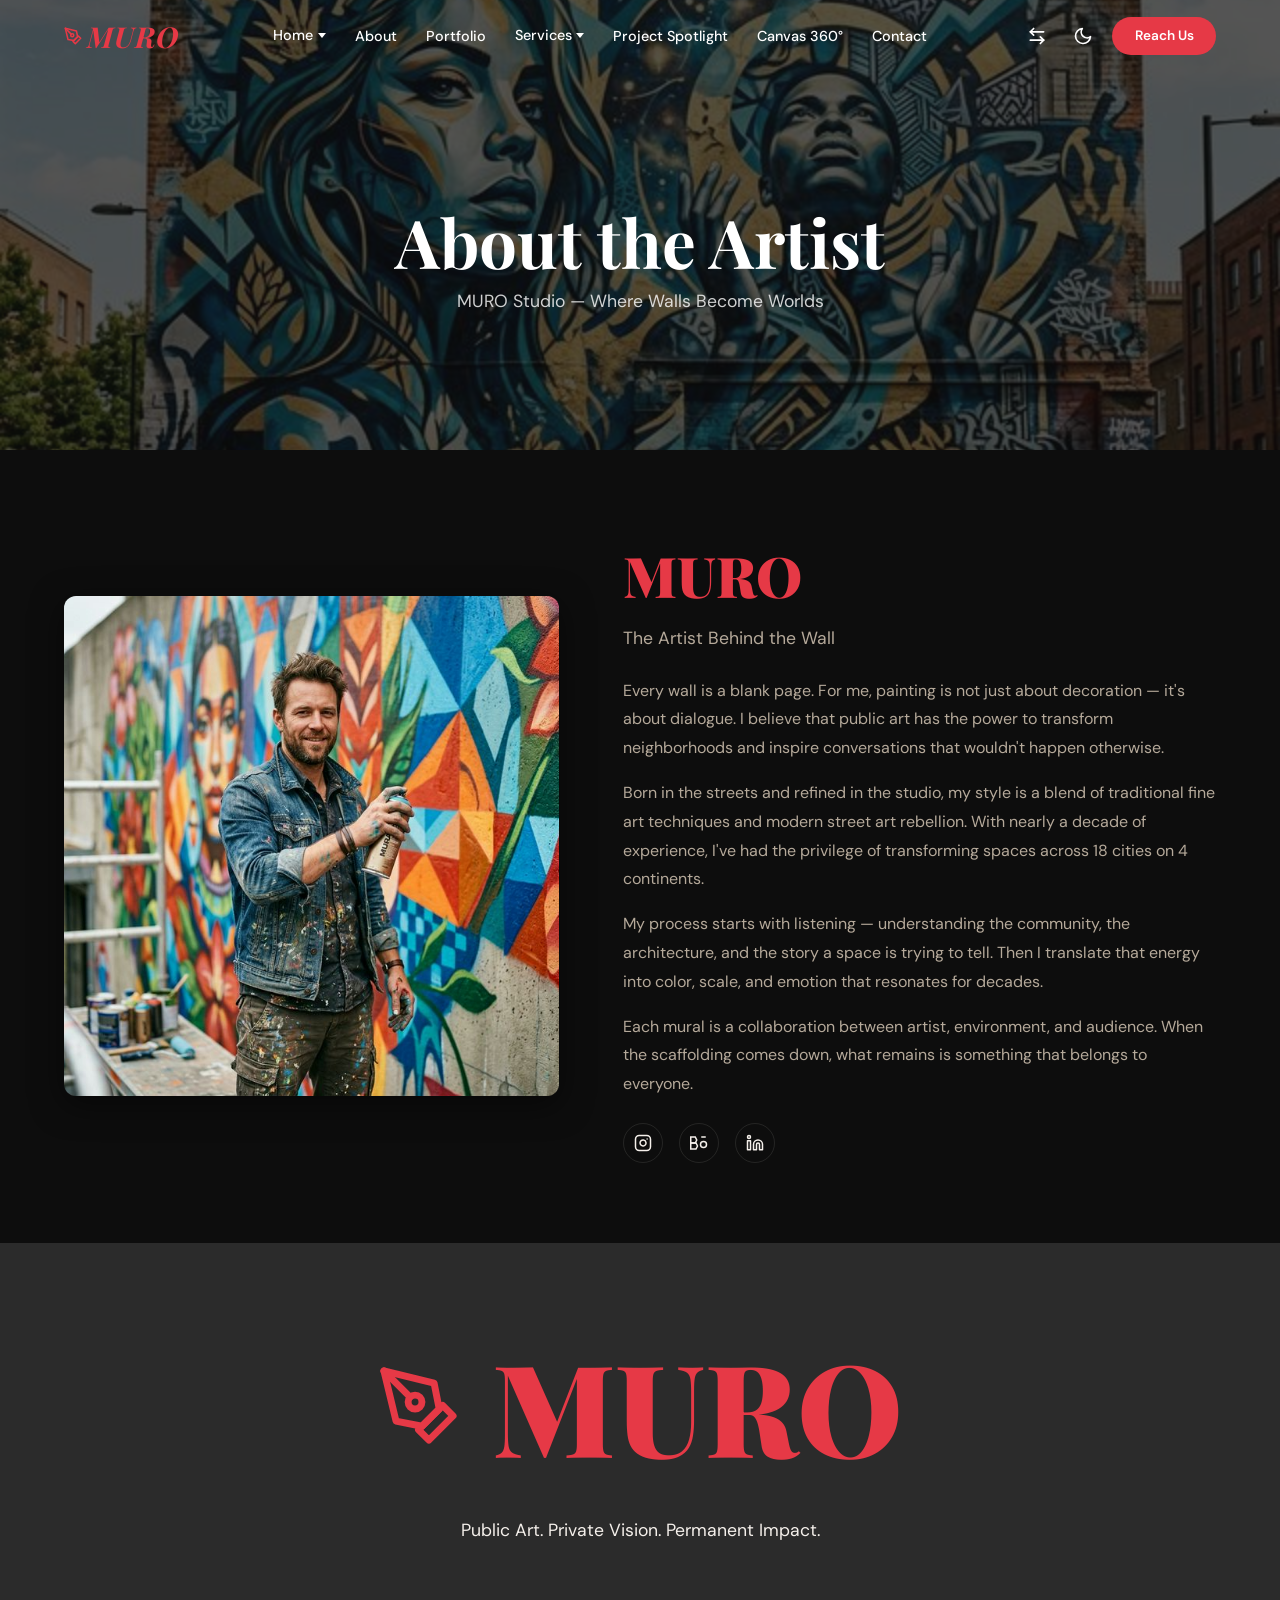
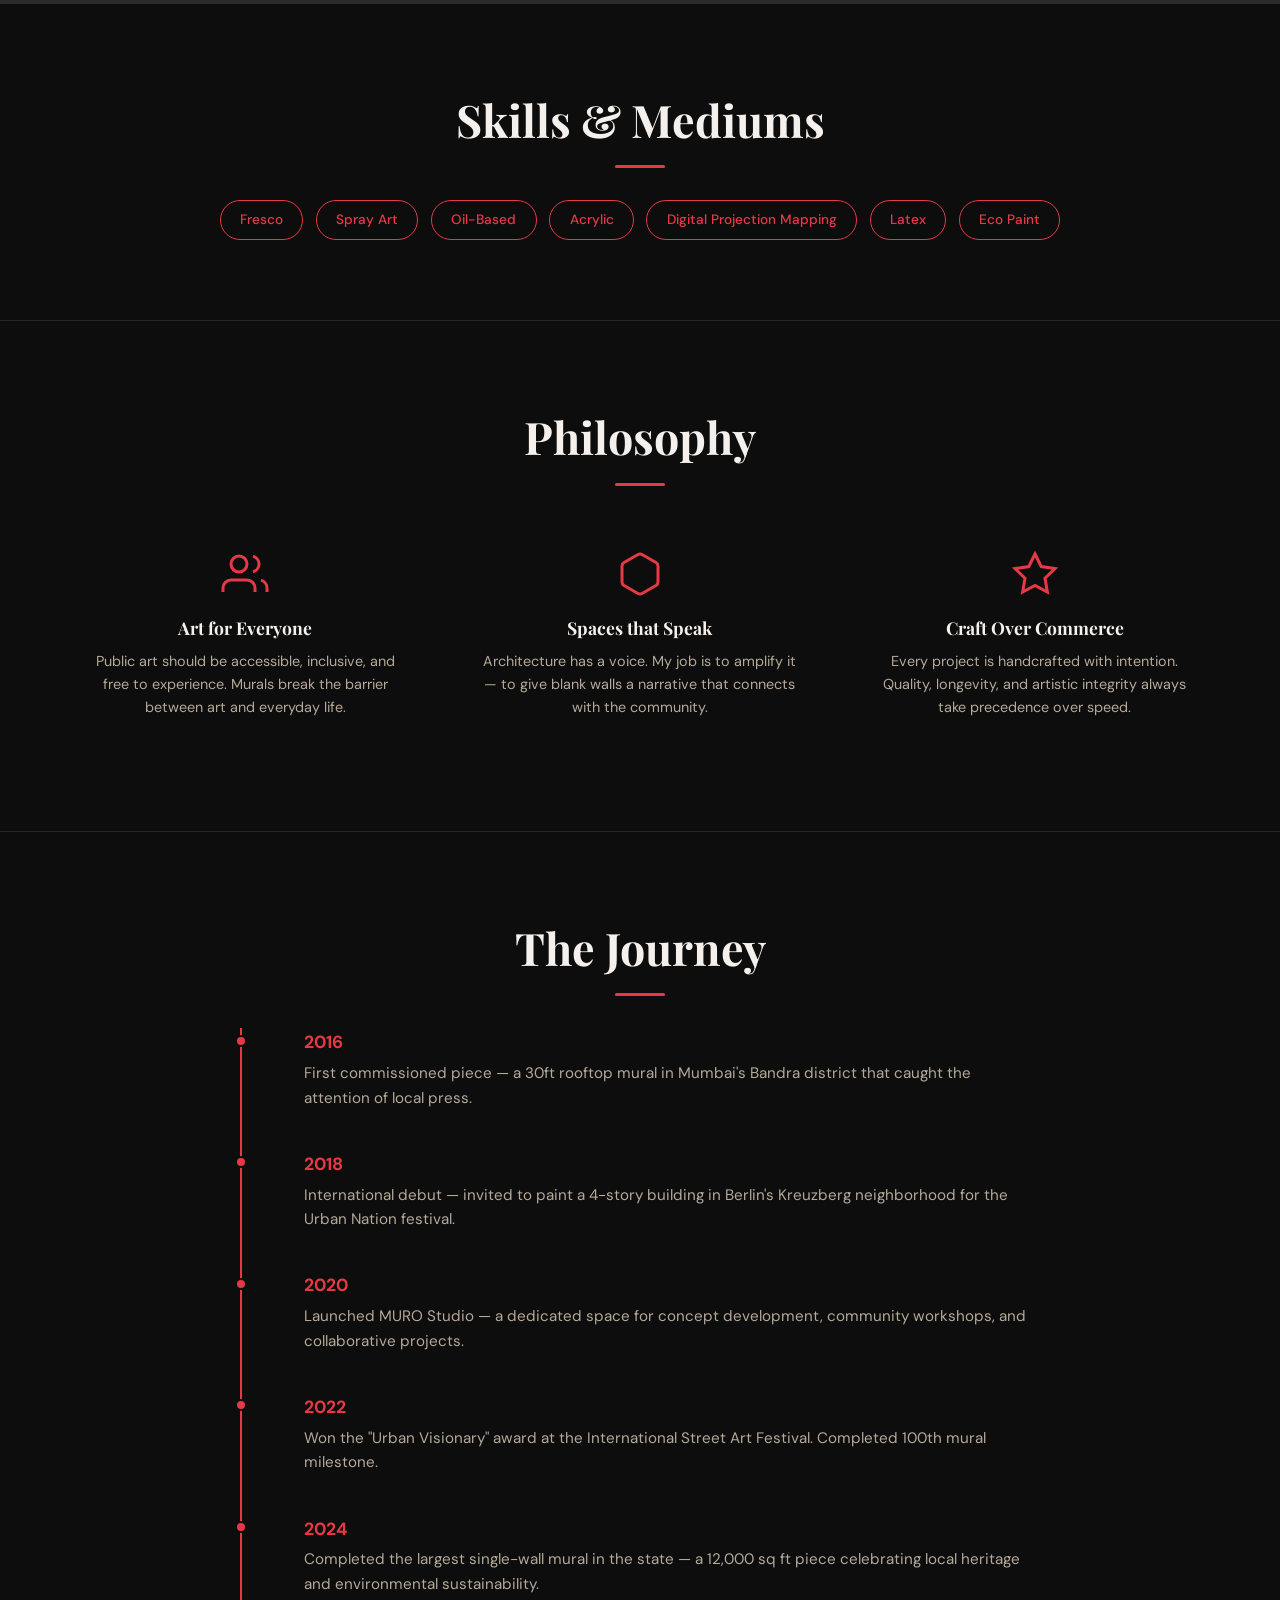
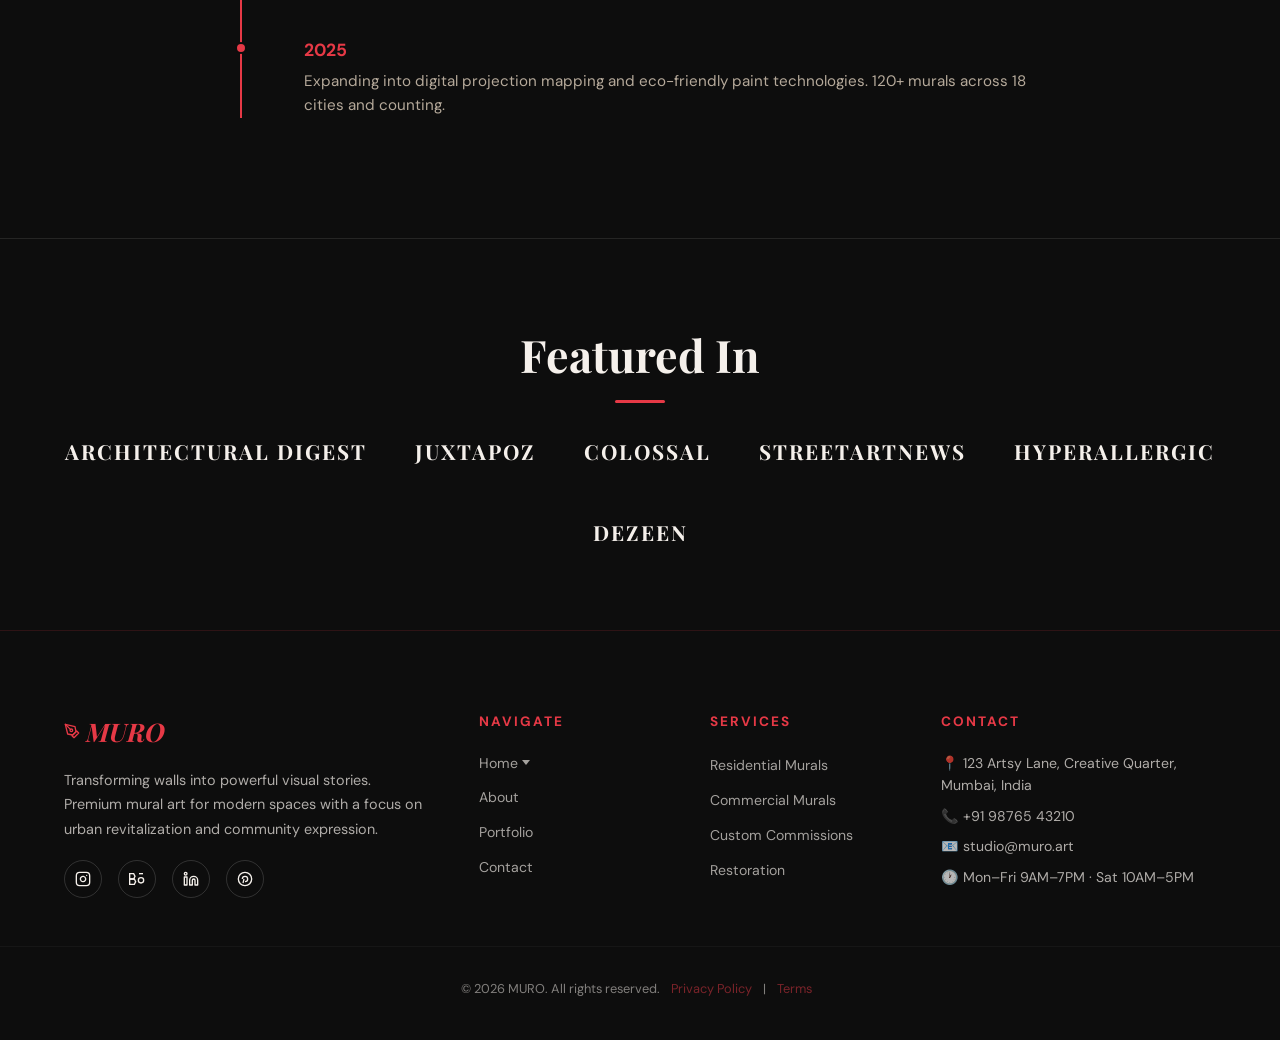
==== commit 1fcc8248: "add css" ====
--- a/about.html
+++ b/about.html
@@ -43,8 +43,16 @@
   </div>
 
   <main>
-    <!-- Artist Hero -->
-    <section class="section" style="padding-top:120px">
+    <!-- Page Hero -->
+    <section class="page-hero" style="background-image:url('assets/images/hero.png')">
+      <div class="hero-inner">
+        <h1 class="reveal">About the Artist</h1>
+        <p class="reveal">MURO Studio — Where Walls Become Worlds</p>
+      </div>
+    </section>
+
+    <!-- Artist Intro -->
+    <section class="section">
       <div class="container">
         <div class="artist-hero reveal">
           <div class="artist-photo">
--- a/style.css
+++ b/style.css
@@ -72,6 +72,23 @@
 .nav-links{display:flex;gap:1.8rem;align-items:center}
 .nav-links>li>a{font-weight:500;font-size:.9rem;color:var(--text);opacity:.85}
 .nav-links>li>a:hover{opacity:1;color:var(--red)}
+
+/* Enforce light contrast when nav is over dark hero (not scrolled) - Applied to both themes */
+nav:not(.scrolled) .nav-links > li > a,
+nav:not(.scrolled) .nav-dropdown > a,
+nav:not(.scrolled) .toggle-btn,
+nav:not(.scrolled) .hamburger span {
+  color: #fff !important;
+  opacity: 1;
+}
+nav:not(.scrolled) .hamburger span {
+  background: #fff !important;
+}
+nav:not(.scrolled) .nav-dropdown > a::after {
+  border-top-color: #fff !important;
+}
+
+
 /* Services Dropdown */
 .nav-dropdown{position:relative}
 .nav-dropdown>a{display:flex;align-items:center;gap:.3rem}
@@ -132,12 +149,16 @@
 .stagger-up:nth-child(3){animation-delay:.3s}
 .stagger-up:nth-child(4){animation-delay:.45s}
 @keyframes fadeUp{to{opacity:1;transform:translateY(0)}}
-@media(max-width:768px){
-  .hero-split{grid-template-columns:1fr;min-height:auto}
-  .hero-text{padding:2rem 1.5rem;text-align:center}
-  .hero-text h1{text-align:center}
-  .hero-text p{margin:0 auto 1.5rem}
-  .hero-text .hero-ctas{justify-content:center}
+@media(max-width:1024px){
+  .hero-split{grid-template-columns:1fr;min-height:auto;gap:2rem}
+  .hero-text{padding:4rem 2rem 2rem;text-align:center}
+  .hero-text h1{text-align:center;margin-bottom:1.5rem}
+  .hero-text p{margin:0 auto 2rem}
+  .hero-text .hero-ctas{justify-content:center;margin-bottom:1rem}
+  .hero-image{height:60vh}
+}
+@media(max-width:768px){
+  .hero-text{padding:3rem 1.5rem 2rem}
   .hero-image{height:50vh}
 }
 
@@ -165,9 +186,10 @@
 .services-grid{display:grid;grid-template-columns:repeat(2,1fr);gap:1.5rem;margin-top:2rem}
 .service-card{padding:2rem;border:1px solid var(--glass-border);border-radius:var(--radius);background:var(--bg2);transition:var(--transition);display:flex;flex-direction:column;gap:.8rem}
 .service-card:hover{border-color:var(--red);box-shadow:0 0 20px rgba(230,57,70,.1)}
-.service-card .svc-icon{width:48px;height:48px;color:var(--red)}
-.service-card .svc-icon svg{width:100%;height:100%;stroke:var(--red);fill:none;stroke-width:1.5}
-.service-card h3{font-size:1.15rem}
+.service-card .svc-img{width:100%;height:200px;border-radius:calc(var(--radius) - 4px);overflow:hidden;margin-bottom:.5rem;background:var(--bg)}
+.service-card .svc-img img{width:100%;height:100%;object-fit:cover;transition:var(--transition);filter:brightness(.9)}
+.service-card:hover .svc-img img{transform:scale(1.08);filter:brightness(1.1)}
+.service-card h3{font-size:1.2rem;margin-top:.5rem}
 .service-card p{font-size:.9rem;color:var(--text2);line-height:1.5}
 .service-card .svc-link{font-size:.85rem;color:var(--red);font-weight:600;display:inline-flex;align-items:center;gap:.3rem}
 @media(max-width:768px){.services-grid{grid-template-columns:1fr}}
@@ -179,7 +201,7 @@
 .testimonial-card::before{content:'"';position:absolute;top:-10px;left:16px;font-size:5rem;font-family:'Playfair Display',serif;color:var(--red);opacity:.15}
 .testimonial-card .client-photo{width:56px;height:56px;border-radius:50%;overflow:hidden;border:2px solid var(--red);margin-bottom:1rem}
 .testimonial-card .client-photo img{width:100%;height:100%;object-fit:cover}
-.testimonial-card blockquote{font-size:.95rem;font-style:italic;color:var(--text2);margin-bottom:1rem;line-height:1.6}
+.testimonial-card blockquote{margin:0;margin-bottom:1rem;font-size:.95rem;font-style:italic;color:var(--text2);line-height:1.6}
 .testimonial-card .client-name{font-weight:700;font-size:.9rem}
 .testimonial-card .client-co{font-size:.8rem;color:var(--text2)}
 
@@ -208,9 +230,15 @@
 .social-row a{width:40px;height:40px;border-radius:50%;border:1px solid var(--glass-border);display:flex;align-items:center;justify-content:center;transition:var(--transition);color:var(--text)}
 .social-row a:hover{border-color:var(--red);color:var(--red)}
 .social-row a svg{width:18px;height:18px}
-@media(max-width:768px){
+@media(max-width:1024px){
   .artist-hero{grid-template-columns:1fr;gap:2rem;text-align:center}
-  .artist-photo img{height:350px}
+  .artist-photo img{height:600px;object-position:top}
+  .artist-content .brand-name{font-size:3rem}
+  .social-row{justify-content:center}
+}
+@media(max-width:768px){
+  .artist-hero{grid-template-columns:1fr;gap:2rem;text-align:center}
+  .artist-photo img{height:500px;object-position:top}
   .artist-content .brand-name{font-size:2.5rem}
   .social-row{justify-content:center}
 }
@@ -386,8 +414,23 @@
 .footer-col .footer-contact-item{display:flex;gap:.5rem;margin-bottom:.5rem;font-size:.88rem;opacity:.7}
 .footer-bottom{text-align:center;padding-top:2rem;border-top:1px solid rgba(255,255,255,.08);font-size:.8rem;opacity:.5}
 .footer-bottom a{color:var(--red);margin:0 .5rem}
-@media(max-width:1024px){.footer-grid{grid-template-columns:repeat(2,1fr);gap:2rem}}
-@media(max-width:768px){.footer-grid{grid-template-columns:1fr;text-align:center}.footer-social-icons{justify-content:center}}
+@media(max-width:1024px){
+  .footer-grid{grid-template-columns:repeat(2,1fr);gap:2rem}
+  .footer-col{text-align:center;display:flex;flex-direction:column;align-items:center}
+  .footer-contact-item{justify-content:center;width:100%}
+  .footer-brand{text-align:center;grid-column:span 2}
+  .footer-social-icons{justify-content:center}
+  .footer-col .nav-dropdown > a{justify-content:center}
+  .footer-col .dropdown-menu{left:50%;transform:translateX(-50%) translateY(10px)}
+}
+@media(max-width:768px){
+  .footer-grid{grid-template-columns:1fr;text-align:center}
+  .footer-brand{grid-column:span 1}
+  .footer-social-icons{justify-content:center}
+  .footer-col .footer-contact-item{justify-content:center}
+  .footer-col .nav-dropdown > a{justify-content:center}
+  .footer-col .dropdown-menu{left:50%;transform:translateX(-50%) translateY(10px)}
+}
 
 /* ============ AUTH PAGES ============ */
 .auth-page{min-height:100vh;display:flex;align-items:center;justify-content:center;background:var(--bg);padding:2rem}
@@ -466,9 +509,16 @@
 .h2-project-large .h2-project-info{opacity:1;transform:translateY(0)}
 .h2-project-large .h2-project-info h3{font-size:1.6rem}
 .h2-projects-grid .h2-project-card:not(.h2-project-large){min-height:260px}
+@media(max-width:1024px){
+  .h2-projects-grid{grid-template-columns:1fr;gap:1.5rem}
+  .h2-project-card{min-height:420px}
+  .h2-project-large{grid-row:span 1;min-height:520px}
+  .h2-project-info{opacity:1!important;transform:translateY(0)!important}
+}
 @media(max-width:768px){
   .h2-projects-grid{grid-template-columns:1fr;grid-template-rows:auto}
-  .h2-project-large{grid-row:span 1;min-height:350px}
+  .h2-project-card{min-height:380px}
+  .h2-project-large{grid-row:span 1;min-height:480px}
   .h2-project-info{opacity:1!important;transform:translateY(0)!important}
 }
 
@@ -519,11 +569,15 @@
 .h2-bts-step{display:inline-block;font-family:var(--body);font-size:.75rem;font-weight:700;letter-spacing:4px;text-transform:uppercase;color:var(--red);margin-bottom:.75rem;background:rgba(230,57,70,.08);padding:.4rem 1rem;border-radius:50px}
 .h2-bts-text h3{font-family:var(--heading);font-size:1.6rem;margin-bottom:1rem;color:var(--fg)}
 .h2-bts-text p{font-size:1rem;color:var(--fg);opacity:.7;line-height:1.75}
+@media(max-width:1024px){
+  .h2-bts-item{grid-template-columns:1fr;gap:1.5rem}
+  .h2-bts-img img{height:450px}
+}
 @media(max-width:768px){
   .h2-bts-item{grid-template-columns:1fr;gap:1.5rem}
   .h2-bts-reverse .h2-bts-img{order:0}
   .h2-bts-reverse .h2-bts-text{order:0}
-  .h2-bts-img img{height:250px}
+  .h2-bts-img img{height:400px}
 }
 
 /* -- Collaboration CTA -- */
@@ -543,5 +597,5 @@
   .h2-collab-inner{grid-template-columns:1fr;gap:2rem}
   .h2-collab-text h2{text-align:center}
   .h2-collab-btns{justify-content:center}
-  .h2-collab-img img{height:280px}
-}
+  .h2-collab-img img{height:380px}
+}
